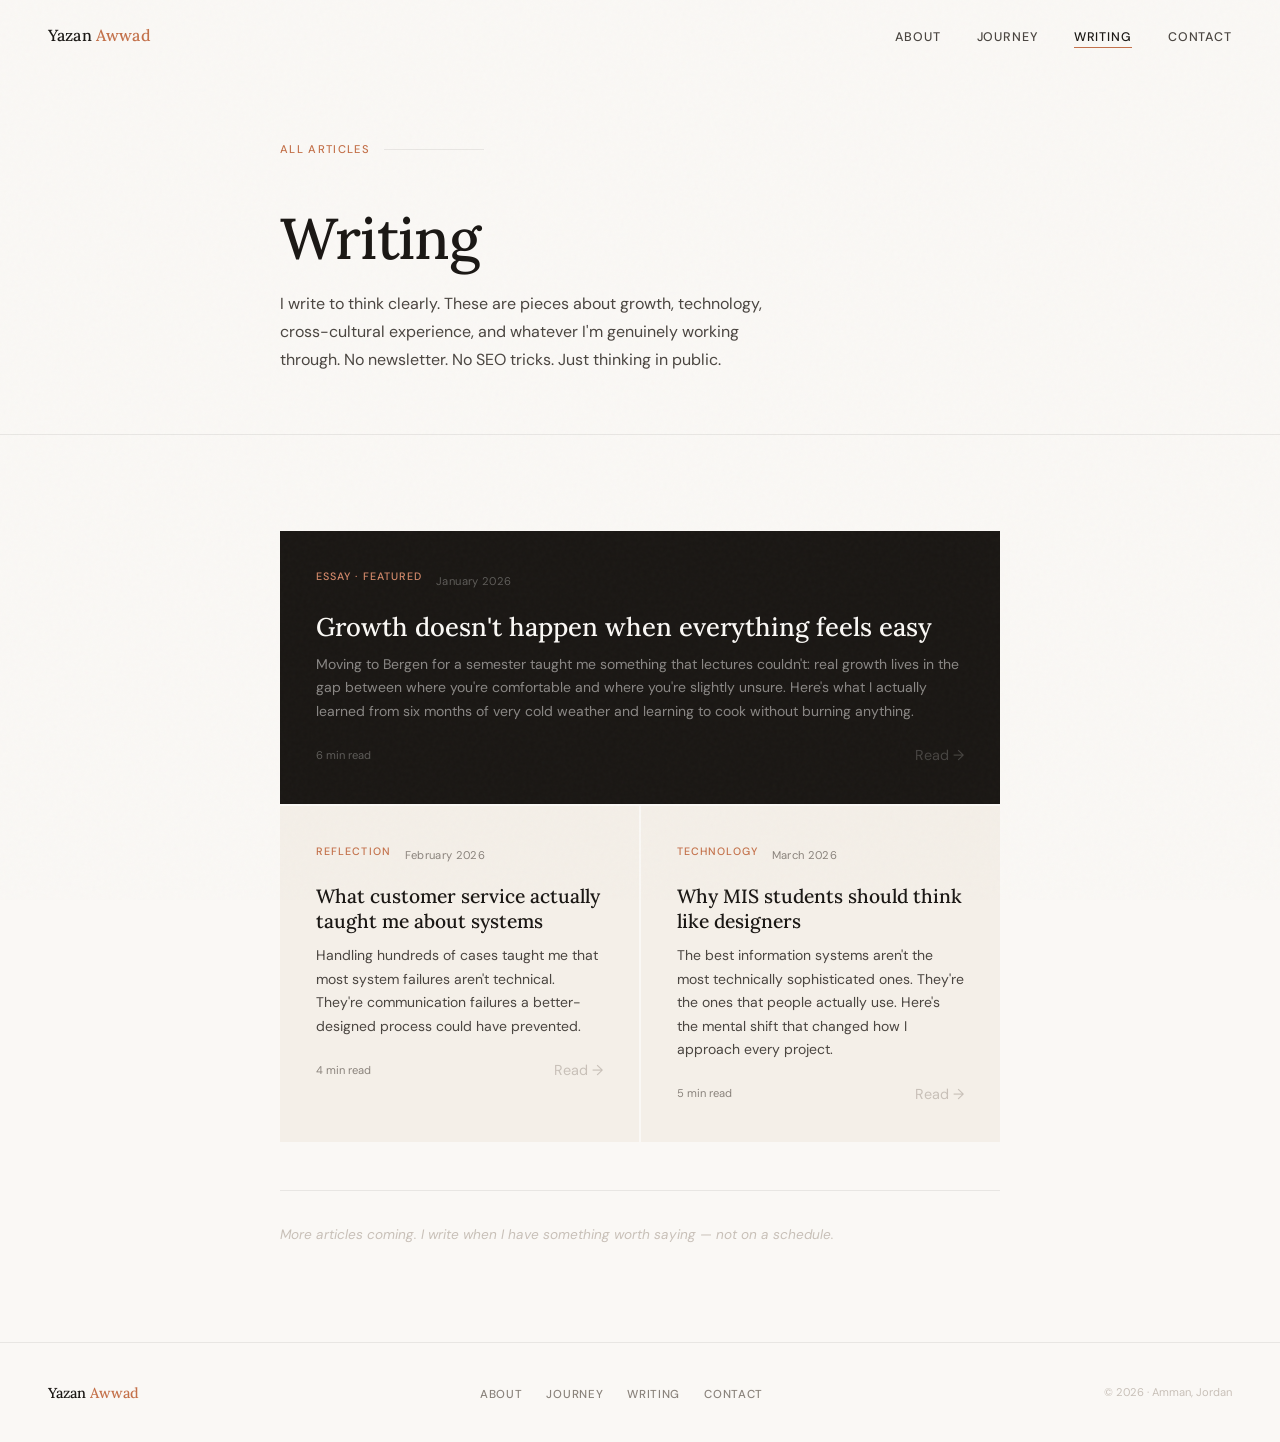
==== articles.html @ 22f9b60b "First version of my site" ====
<!DOCTYPE html>
<html lang="en">
<head>
<meta charset="UTF-8">
<meta name="viewport" content="width=device-width, initial-scale=1.0">
<title>Writing — Yazan Awwad</title>
<link rel="stylesheet" href="css/style.css">
<link href="https://fonts.googleapis.com/css2?family=Lora:ital,wght@0,400;0,500;0,600;1,400;1,500&family=DM+Sans:wght@300;400;500&display=swap" rel="stylesheet">
</head>
<body>

<nav id="nav">
  <a href="index.html" class="nav-name">Yazan <span>Awwad</span></a>
  <ul class="nav-links">
    <li><a href="index.html#about">About</a></li>
    <li><a href="index.html#journey">Journey</a></li>
    <li><a href="articles.html" class="nav-active">Writing</a></li>
    <li><a href="index.html#contact">Contact</a></li>
  </ul>
  <button class="nav-hamburger" id="hamburger" aria-label="Menu">
    <span></span><span></span><span></span>
  </button>
</nav>

<div class="page-header">
  <div class="section-inner">
    <div class="page-header-inner reveal">
      <div class="section-label">All articles</div>
      <h1 class="page-title">Writing</h1>
      <p class="page-subtitle">I write to think clearly. These are pieces about growth, technology, cross-cultural experience, and whatever I'm genuinely working through. No newsletter. No SEO tricks. Just thinking in public.</p>
    </div>
  </div>
</div>

<section class="section">
  <div class="section-inner">

    <!-- ── Featured ── -->
    <div class="articles-featured reveal">
      <a href="articles/norway-growth.html" class="article-card article-card-featured">
        <div class="article-card-meta">
          <span class="post-tag">Essay · Featured</span>
          <span class="article-date">January 2026</span>
        </div>
        <h2 class="article-card-title">Growth doesn't happen when everything feels easy</h2>
        <p class="article-card-excerpt">Moving to Bergen for a semester taught me something that lectures couldn't: real growth lives in the gap between where you're comfortable and where you're slightly unsure. Here's what I actually learned from six months of very cold weather and learning to cook without burning anything.</p>
        <div class="article-card-footer">
          <span class="article-read-time">6 min read</span>
          <span class="article-arrow">Read →</span>
        </div>
      </a>
    </div>

    <!-- ── All articles grid ── -->
    <div class="articles-grid reveal">

      <a href="articles/customer-service-systems.html" class="article-card">
        <div class="article-card-meta">
          <span class="post-tag">Reflection</span>
          <span class="article-date">February 2026</span>
        </div>
        <h2 class="article-card-title">What customer service actually taught me about systems</h2>
        <p class="article-card-excerpt">Handling hundreds of cases taught me that most system failures aren't technical. They're communication failures a better-designed process could have prevented.</p>
        <div class="article-card-footer">
          <span class="article-read-time">4 min read</span>
          <span class="article-arrow">Read →</span>
        </div>
      </a>

      <a href="articles/mis-design-thinking.html" class="article-card">
        <div class="article-card-meta">
          <span class="post-tag">Technology</span>
          <span class="article-date">March 2026</span>
        </div>
        <h2 class="article-card-title">Why MIS students should think like designers</h2>
        <p class="article-card-excerpt">The best information systems aren't the most technically sophisticated ones. They're the ones that people actually use. Here's the mental shift that changed how I approach every project.</p>
        <div class="article-card-footer">
          <span class="article-read-time">5 min read</span>
          <span class="article-arrow">Read →</span>
        </div>
      </a>

    </div>

    <!-- ── Write new note ── -->
    <div class="writing-note reveal">
      <p>More articles coming. I write when I have something worth saying — not on a schedule.</p>
    </div>

  </div>
</section>

<footer>
  <div class="footer-name">Yazan <span>Awwad</span></div>
  <ul class="footer-links">
    <li><a href="index.html#about">About</a></li>
    <li><a href="index.html#journey">Journey</a></li>
    <li><a href="articles.html">Writing</a></li>
    <li><a href="index.html#contact">Contact</a></li>
  </ul>
  <div class="footer-copy">© 2026 · Amman, Jordan</div>
</footer>

<script src="js/main.js"></script>
</body>
</html>
---- css/style.css ----
/* ─────────────────────────────────────────────────────
   YAZAN AWWAD — Main Stylesheet
   ───────────────────────────────────────────────────── */

/* ─── DESIGN TOKENS ──────────────────────────────────── */
:root {
  --ink:            #1A1714;
  --ink-mid:        #4A4540;
  --ink-soft:       #8A837C;
  --ink-faint:      #C8C0B8;
  --paper:          #FAF8F5;
  --paper-warm:     #F4EFE8;
  --paper-deep:     #EDE6DC;
  --terracotta:     #C4714A;
  --terracotta-lt:  #D4896A;
  --sage:           #7A9E8C;
  --line:           rgba(26,23,20,0.08);
  --font-serif:     'Lora', Georgia, serif;
  --font-sans:      'DM Sans', system-ui, sans-serif;
  --max:            720px;
  --wide:           1000px;
  --nav-h:          72px;
}

/* ─── RESET ──────────────────────────────────────────── */
*, *::before, *::after { box-sizing: border-box; margin: 0; padding: 0; }
html { scroll-behavior: smooth; }
body {
  font-family: var(--font-sans);
  background: var(--paper);
  color: var(--ink);
  line-height: 1.7;
  overflow-x: hidden;
}
a { color: inherit; text-decoration: none; }
img { max-width: 100%; display: block; }

/* ─── GRAIN ──────────────────────────────────────────── */
body::after {
  content: '';
  position: fixed; inset: 0;
  background-image: url("data:image/svg+xml,%3Csvg viewBox='0 0 256 256' xmlns='http://www.w3.org/2000/svg'%3E%3Cfilter id='noise'%3E%3CfeTurbulence type='fractalNoise' baseFrequency='0.9' numOctaves='4' stitchTiles='stitch'/%3E%3C/filter%3E%3Crect width='100%25' height='100%25' filter='url(%23noise)' opacity='1'/%3E%3C/svg%3E");
  opacity: 0.025;
  pointer-events: none;
  z-index: 1000;
}

/* ─── NAV ────────────────────────────────────────────── */
nav {
  position: fixed; top: 0; left: 0; right: 0;
  z-index: 500;
  padding: 0 48px;
  height: var(--nav-h);
  display: flex; align-items: center; justify-content: space-between;
  transition: background 0.4s, border-color 0.4s, box-shadow 0.4s;
}
nav.scrolled {
  background: rgba(250,248,245,0.94);
  backdrop-filter: blur(12px);
  border-bottom: 1px solid var(--line);
  box-shadow: 0 1px 20px rgba(26,23,20,0.04);
}
.nav-name {
  font-family: var(--font-serif);
  font-size: 1rem; font-weight: 500;
  color: var(--ink); letter-spacing: 0.01em;
}
.nav-name span { color: var(--terracotta); }
.nav-links {
  display: flex; gap: 36px; list-style: none;
}
.nav-links a {
  font-size: 0.78rem; font-weight: 500;
  letter-spacing: 0.07em; text-transform: uppercase;
  color: var(--ink-mid);
  position: relative; transition: color 0.2s;
}
.nav-links a::after {
  content: '';
  position: absolute; bottom: -3px; left: 0; right: 0;
  height: 1px; background: var(--terracotta);
  transform: scaleX(0); transform-origin: left;
  transition: transform 0.3s ease;
}
.nav-links a:hover,
.nav-links a.nav-active { color: var(--ink); }
.nav-links a:hover::after,
.nav-links a.nav-active::after { transform: scaleX(1); }

/* Hamburger (mobile) */
.nav-hamburger {
  display: none;
  flex-direction: column; gap: 5px;
  background: none; border: none; cursor: pointer; padding: 4px;
}
.nav-hamburger span {
  display: block; width: 22px; height: 1.5px;
  background: var(--ink); transition: all 0.25s;
}
.nav-hamburger.open span:nth-child(1) { transform: rotate(45deg) translate(4px, 4px); }
.nav-hamburger.open span:nth-child(2) { opacity: 0; }
.nav-hamburger.open span:nth-child(3) { transform: rotate(-45deg) translate(4px, -4px); }

/* Mobile menu */
.mobile-menu {
  display: none;
  position: fixed; top: var(--nav-h); left: 0; right: 0;
  background: rgba(250,248,245,0.97);
  backdrop-filter: blur(12px);
  padding: 24px 48px 32px;
  border-bottom: 1px solid var(--line);
  z-index: 499;
  flex-direction: column; gap: 20px;
}
.mobile-menu.open { display: flex; }
.mobile-menu a {
  font-size: 1.1rem; font-weight: 500;
  color: var(--ink-mid); transition: color 0.2s;
  font-family: var(--font-serif);
}
.mobile-menu a:hover { color: var(--terracotta); }

/* ─── HERO ───────────────────────────────────────────── */
#hero {
  min-height: 100vh;
  display: flex; flex-direction: column; justify-content: center;
  padding: 120px 48px 80px;
  position: relative; overflow: hidden;
}
.hero-bg-text {
  position: absolute; top: 50%; right: -40px;
  transform: translateY(-50%);
  font-family: var(--font-serif);
  font-size: clamp(100px, 17vw, 200px);
  font-weight: 600; font-style: italic;
  color: var(--paper-deep);
  line-height: 1; pointer-events: none;
  user-select: none; letter-spacing: -0.04em;
}
.hero-inner {
  max-width: var(--max); margin: 0 auto; width: 100%;
  position: relative; z-index: 2;
}
.hero-greeting {
  font-size: 0.78rem; font-weight: 500;
  letter-spacing: 0.1em; text-transform: uppercase;
  color: var(--terracotta); margin-bottom: 28px;
  display: flex; align-items: center; gap: 12px;
}
.hero-greeting::before {
  content: ''; display: block;
  width: 28px; height: 1px; background: var(--terracotta);
}
.hero-title {
  font-family: var(--font-serif);
  font-size: clamp(2.5rem, 5vw, 3.8rem);
  font-weight: 500; line-height: 1.18;
  letter-spacing: -0.02em; color: var(--ink);
  margin-bottom: 28px;
}
.hero-title em { font-style: italic; color: var(--terracotta); }
.hero-desc {
  font-size: 1rem; color: var(--ink-mid);
  line-height: 1.78; max-width: 500px; margin-bottom: 48px;
}
.hero-actions {
  display: flex; align-items: center; gap: 32px; flex-wrap: wrap;
}
.btn-main {
  display: inline-flex; align-items: center; gap: 10px;
  background: var(--ink); color: var(--paper);
  font-size: 0.82rem; font-weight: 500;
  letter-spacing: 0.04em; padding: 13px 26px;
  border-radius: 2px; border: none; cursor: pointer;
  transition: background 0.25s, transform 0.25s;
}
.btn-main:hover { background: var(--terracotta); transform: translateY(-2px); }
.btn-main svg { transition: transform 0.25s; }
.btn-main:hover svg { transform: translateX(4px); }
.btn-outline {
  display: inline-flex; align-items: center;
  font-size: 0.82rem; font-weight: 500;
  letter-spacing: 0.04em; padding: 12px 24px;
  border: 1px solid var(--ink-faint); border-radius: 2px;
  color: var(--ink-mid); transition: all 0.2s;
}
.btn-outline:hover {
  border-color: var(--terracotta); color: var(--terracotta);
}
.hero-scroll {
  font-size: 0.72rem; color: var(--ink-soft);
  letter-spacing: 0.07em; text-transform: uppercase;
  display: flex; align-items: center; gap: 10px;
}
.hero-scroll::after {
  content: ''; display: block;
  width: 1px; height: 28px; background: var(--ink-faint);
  animation: scrollPulse 1.8s ease-in-out infinite;
}
@keyframes scrollPulse {
  0%   { transform: scaleY(0); transform-origin: top; opacity: 0; }
  40%  { transform: scaleY(1); transform-origin: top; opacity: 1; }
  60%  { transform: scaleY(1); transform-origin: bottom; opacity: 1; }
  100% { transform: scaleY(0); transform-origin: bottom; opacity: 0; }
}

/* ─── SECTION BASE ───────────────────────────────────── */
.section { padding: 96px 48px; }
.section-alt { background: var(--paper-warm); }
.section-inner { max-width: var(--max); margin: 0 auto; }
.section-wide  { max-width: var(--wide); margin: 0 auto; }
.section-label {
  font-size: 0.7rem; font-weight: 500;
  letter-spacing: 0.12em; text-transform: uppercase;
  color: var(--terracotta); margin-bottom: 48px;
  display: flex; align-items: center; gap: 14px;
}
.section-label::after {
  content: ''; flex: 1; height: 1px;
  background: var(--line); max-width: 100px;
}

/* ─── ABOUT ──────────────────────────────────────────── */
.about-grid {
  display: grid; grid-template-columns: 1fr 1.6fr;
  gap: 64px; align-items: start;
}
.about-photo-wrap { position: relative; }
.about-photo {
  width: 100%; aspect-ratio: 4/5;
  background: var(--paper-deep); border-radius: 2px;
  overflow: hidden; position: relative;
}
.about-photo img {
  width: 100%; height: 100%; object-fit: cover;
}
.about-photo-placeholder {
  position: absolute; inset: 0;
  display: flex; flex-direction: column;
  align-items: center; justify-content: center; gap: 8px;
}
.photo-initials {
  font-family: var(--font-serif);
  font-size: 3.5rem; font-weight: 500;
  color: var(--terracotta); opacity: 0.4;
}
.photo-hint {
  font-size: 0.68rem; color: var(--ink-faint);
  text-align: center; letter-spacing: 0.06em;
  text-transform: uppercase; line-height: 1.5;
}
.about-photo-tag {
  position: absolute; bottom: -14px; right: -14px;
  background: var(--terracotta); color: var(--paper);
  font-size: 0.72rem; font-weight: 500;
  letter-spacing: 0.04em; padding: 7px 13px; border-radius: 2px;
}
.about-content h2 {
  font-family: var(--font-serif);
  font-size: clamp(1.7rem, 2.8vw, 2.2rem);
  font-weight: 500; line-height: 1.25;
  letter-spacing: -0.02em; margin-bottom: 24px;
}
.about-content h2 em { font-style: italic; color: var(--terracotta); }
.about-body {
  font-size: 0.95rem; color: var(--ink-mid);
  line-height: 1.8; margin-bottom: 18px;
}
.about-chips {
  display: flex; flex-wrap: wrap; gap: 8px; margin-top: 28px;
}
.chip {
  font-size: 0.72rem; font-weight: 500; letter-spacing: 0.03em;
  padding: 5px 13px; border: 1px solid var(--ink-faint);
  border-radius: 100px; color: var(--ink-mid); transition: all 0.2s;
}
.chip:hover { border-color: var(--terracotta); color: var(--terracotta); }

/* ─── TIMELINE ───────────────────────────────────────── */
.timeline { position: relative; padding-left: 28px; }
.timeline::before {
  content: ''; position: absolute; top: 8px; bottom: 8px; left: 0;
  width: 1px; background: var(--line);
}
.tl-entry {
  position: relative; padding: 0 0 52px 40px;
  opacity: 0; transform: translateX(-14px);
  transition: opacity 0.6s ease, transform 0.6s ease;
}
.tl-entry.visible { opacity: 1; transform: translateX(0); }
.tl-entry:last-child { padding-bottom: 0; }
.tl-dot {
  position: absolute; left: -5px; top: 8px;
  width: 10px; height: 10px; border-radius: 50%;
  background: var(--paper-warm); border: 2px solid var(--ink-faint);
  transition: all 0.3s;
}
.tl-entry:hover .tl-dot {
  border-color: var(--terracotta); background: var(--terracotta);
  transform: scale(1.3);
}
.tl-when {
  font-size: 0.7rem; font-weight: 500; letter-spacing: 0.08em;
  text-transform: uppercase; color: var(--ink-soft); margin-bottom: 7px;
}
.tl-title {
  font-family: var(--font-serif);
  font-size: 1.2rem; font-weight: 500;
  line-height: 1.3; margin-bottom: 6px; color: var(--ink);
}
.tl-subtitle {
  font-size: 0.8rem; color: var(--terracotta);
  font-weight: 500; margin-bottom: 10px; letter-spacing: 0.02em;
}
.tl-body {
  font-size: 0.9rem; color: var(--ink-mid);
  line-height: 1.77; max-width: 520px;
}
.tl-tag {
  display: inline-block; margin-top: 12px;
  font-size: 0.68rem; font-weight: 500;
  letter-spacing: 0.08em; text-transform: uppercase;
  padding: 4px 10px; background: var(--paper-deep);
  border-radius: 100px; color: var(--ink-soft);
}

/* ─── WRITING PREVIEW ────────────────────────────────── */
.writing-intro {
  font-size: 0.975rem; color: var(--ink-mid);
  line-height: 1.78; max-width: 500px; margin-bottom: 48px;
}
.writing-intro strong { color: var(--ink); font-weight: 500; }
.posts-preview { display: flex; flex-direction: column; gap: 2px; }
.post-preview-card {
  display: flex; align-items: flex-start;
  justify-content: space-between; gap: 20px;
  padding: 28px 32px;
  background: var(--paper-warm);
  transition: background 0.2s;
  text-decoration: none;
}
.post-preview-card:hover { background: var(--paper-deep); }
.post-preview-card.post-featured {
  background: var(--ink); padding: 36px;
  flex-direction: column; gap: 16px;
}
.post-preview-card.post-featured:hover { background: #2A2420; }
.post-preview-card.post-featured .post-tag { color: var(--terracotta-lt); }
.post-preview-card.post-featured .post-title {
  font-size: 1.35rem; color: var(--paper);
}
.post-preview-card.post-featured .post-excerpt { color: rgba(250,248,245,0.5); }
.post-preview-card.post-featured .post-meta { color: rgba(250,248,245,0.3); }
.post-preview-card.post-featured .post-preview-arrow { color: rgba(250,248,245,0.2); }
.post-preview-card.post-featured:hover .post-preview-arrow { color: var(--terracotta-lt); }
.post-preview-content { flex: 1; }
.post-tag {
  font-size: 0.67rem; font-weight: 500;
  letter-spacing: 0.1em; text-transform: uppercase;
  color: var(--terracotta); margin-bottom: 10px;
}
.post-title {
  font-family: var(--font-serif);
  font-size: 1.05rem; font-weight: 500;
  line-height: 1.35; color: var(--ink); margin-bottom: 8px;
}
.post-excerpt {
  font-size: 0.875rem; color: var(--ink-mid); line-height: 1.65;
}
.post-meta {
  margin-top: 14px; font-size: 0.7rem;
  color: var(--ink-soft); letter-spacing: 0.03em;
}
.post-preview-arrow {
  font-size: 1.1rem; color: var(--ink-faint);
  flex-shrink: 0; align-self: center;
  transition: all 0.2s;
}
.post-preview-card:hover .post-preview-arrow {
  color: var(--terracotta); transform: translate(4px, -3px);
}
.all-articles-wrap {
  margin-top: 28px; display: flex; justify-content: flex-start;
}

/* ─── CONTACT ────────────────────────────────────────── */
.contact-grid {
  display: grid; grid-template-columns: 1fr 1.4fr;
  gap: 72px; align-items: start;
}
.contact-left h2 {
  font-family: var(--font-serif);
  font-size: clamp(1.7rem, 2.8vw, 2.2rem);
  font-weight: 500; line-height: 1.2;
  letter-spacing: -0.02em; margin-bottom: 18px;
}
.contact-left h2 em { font-style: italic; color: var(--terracotta); }
.contact-left p {
  font-size: 0.95rem; color: var(--ink-mid);
  line-height: 1.78; margin-bottom: 32px;
}
.contact-detail { display: flex; flex-direction: column; gap: 16px; }
.contact-item { display: flex; align-items: flex-start; gap: 14px; }
.contact-icon {
  width: 34px; height: 34px; flex-shrink: 0;
  border: 1px solid var(--ink-faint); border-radius: 50%;
  display: flex; align-items: center; justify-content: center;
  font-size: 0.8rem;
}
.contact-item-text { font-size: 0.875rem; color: var(--ink-mid); line-height: 1.5; }
.contact-item-text strong {
  color: var(--ink); display: block;
  font-size: 0.7rem; letter-spacing: 0.05em;
  text-transform: uppercase; margin-bottom: 2px;
}
.form-group { margin-bottom: 20px; }
label {
  display: block; font-size: 0.7rem; font-weight: 500;
  letter-spacing: 0.08em; text-transform: uppercase;
  color: var(--ink-soft); margin-bottom: 7px;
}
input, textarea, select {
  width: 100%; font-family: var(--font-sans);
  font-size: 0.925rem; color: var(--ink);
  background: var(--paper); border: 1px solid var(--line);
  border-radius: 2px; padding: 13px 15px; outline: none;
  transition: border-color 0.2s; -webkit-appearance: none;
}
input:focus, textarea:focus, select:focus {
  border-color: var(--ink-mid);
}
textarea { height: 120px; resize: none; }
.form-row { display: grid; grid-template-columns: 1fr 1fr; gap: 14px; }
.btn-submit {
  width: 100%; background: var(--ink); color: var(--paper);
  font-family: var(--font-sans); font-size: 0.82rem; font-weight: 500;
  letter-spacing: 0.06em; text-transform: uppercase;
  padding: 15px; border: none; border-radius: 2px;
  cursor: pointer; transition: background 0.25s;
}
.btn-submit:hover { background: var(--terracotta); }
.form-note {
  text-align: center; margin-top: 12px;
  font-size: 0.7rem; color: var(--ink-faint);
}

/* ─── FOOTER ─────────────────────────────────────────── */
footer {
  padding: 36px 48px;
  border-top: 1px solid var(--line);
  display: flex; align-items: center; justify-content: space-between;
  flex-wrap: wrap; gap: 16px;
}
.footer-name {
  font-family: var(--font-serif);
  font-size: 0.9rem; font-weight: 500; color: var(--ink);
}
.footer-name span { color: var(--terracotta); }
.footer-links { display: flex; gap: 24px; list-style: none; }
.footer-links a {
  font-size: 0.72rem; font-weight: 500;
  letter-spacing: 0.06em; text-transform: uppercase;
  color: var(--ink-soft); transition: color 0.2s;
}
.footer-links a:hover { color: var(--terracotta); }
.footer-copy { font-size: 0.7rem; color: var(--ink-faint); }

/* ─── PAGE HEADER (articles.html) ───────────────────── */
.page-header {
  padding: 140px 48px 60px;
  border-bottom: 1px solid var(--line);
}
.page-header-inner { max-width: var(--max); margin: 0 auto; }
.page-title {
  font-family: var(--font-serif);
  font-size: clamp(2.4rem, 5vw, 3.6rem);
  font-weight: 500; line-height: 1.1;
  letter-spacing: -0.02em; margin-bottom: 20px;
}
.page-subtitle {
  font-size: 1rem; color: var(--ink-mid);
  line-height: 1.75; max-width: 500px;
}

/* ─── ARTICLES LIST ──────────────────────────────────── */
.articles-featured { margin-bottom: 2px; }
.article-card {
  display: block; padding: 36px;
  background: var(--paper-warm);
  transition: background 0.2s; text-decoration: none;
}
.article-card:hover { background: var(--paper-deep); }
.article-card-featured {
  display: grid; grid-template-columns: 1fr;
  background: var(--ink);
}
.article-card-featured:hover { background: #2A2420; }
.article-card-featured .post-tag { color: var(--terracotta-lt); }
.article-card-featured .article-card-title { color: var(--paper); font-size: 1.6rem; }
.article-card-featured .article-card-excerpt { color: rgba(250,248,245,0.5); }
.article-card-featured .article-date,
.article-card-featured .article-read-time { color: rgba(250,248,245,0.3); }
.article-card-featured .article-arrow { color: rgba(250,248,245,0.2); }
.article-card-featured:hover .article-arrow { color: var(--terracotta-lt); }
.article-card-meta {
  display: flex; align-items: center; gap: 14px; margin-bottom: 14px;
}
.article-date { font-size: 0.7rem; color: var(--ink-soft); letter-spacing: 0.03em; }
.article-card-title {
  font-family: var(--font-serif);
  font-size: 1.2rem; font-weight: 500;
  line-height: 1.3; color: var(--ink); margin-bottom: 10px;
}
.article-card-excerpt {
  font-size: 0.875rem; color: var(--ink-mid); line-height: 1.68;
}
.article-card-footer {
  margin-top: 20px; display: flex;
  align-items: center; justify-content: space-between;
}
.article-read-time { font-size: 0.7rem; color: var(--ink-soft); }
.article-arrow {
  font-size: 0.9rem; color: var(--ink-faint); transition: all 0.2s;
}
.article-card:hover .article-arrow {
  color: var(--terracotta); transform: translate(4px, -3px);
}
.articles-grid {
  display: grid; grid-template-columns: 1fr 1fr;
  gap: 2px; margin-top: 2px;
}
.writing-note {
  margin-top: 48px; padding-top: 32px;
  border-top: 1px solid var(--line);
  font-size: 0.85rem; color: var(--ink-faint);
  font-style: italic;
}

/* ─── REVEAL ANIMATIONS ──────────────────────────────── */
.reveal {
  opacity: 0; transform: translateY(18px);
  transition: opacity 0.65s ease, transform 0.65s ease;
}
.reveal.visible { opacity: 1; transform: translateY(0); }
.reveal-delay-1 { transition-delay: 0.1s; }
.reveal-delay-2 { transition-delay: 0.2s; }
.reveal-delay-3 { transition-delay: 0.3s; }
.reveal-delay-4 { transition-delay: 0.4s; }

/* ─── RESPONSIVE ─────────────────────────────────────── */
@media (max-width: 768px) {
  nav { padding: 0 24px; }
  .nav-links { display: none; }
  .nav-hamburger { display: flex; }

  #hero { padding: 100px 24px 60px; }
  .hero-bg-text { display: none; }
  .section { padding: 72px 24px; }
  .page-header { padding: 110px 24px 48px; }

  .about-grid { grid-template-columns: 1fr; gap: 40px; }
  .about-photo { max-width: 220px; }

  .contact-grid { grid-template-columns: 1fr; gap: 48px; }
  .form-row { grid-template-columns: 1fr; }

  .articles-grid { grid-template-columns: 1fr; }

  footer { flex-direction: column; align-items: flex-start; padding: 28px 24px; }
  .footer-links { flex-wrap: wrap; }
}
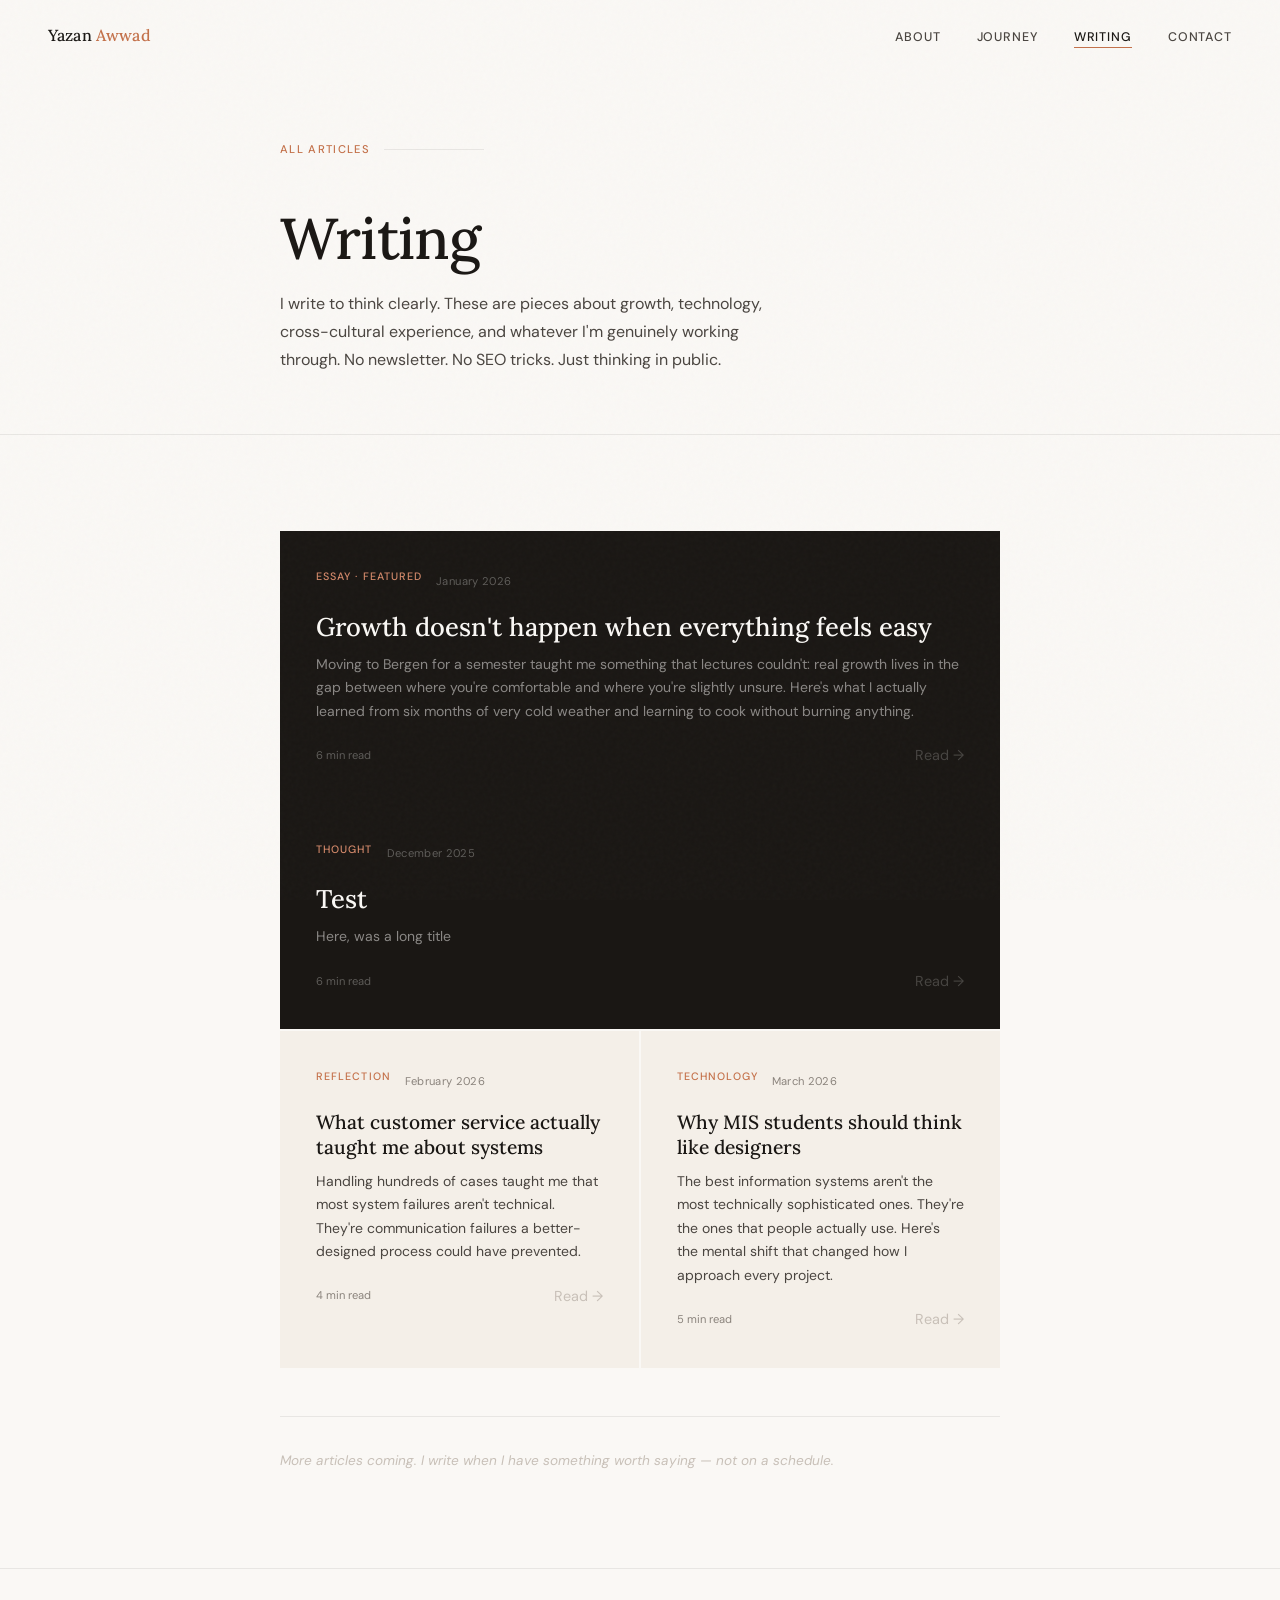
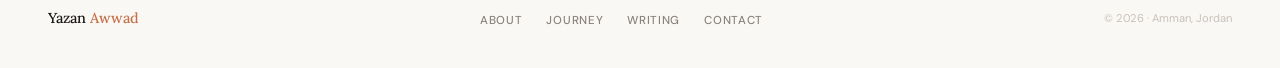
==== commit 15d00273: "Added new article" ====
--- a/articles.html
+++ b/articles.html
@@ -1,106 +1,129 @@
 <!DOCTYPE html>
 <html lang="en">
+
 <head>
-<meta charset="UTF-8">
-<meta name="viewport" content="width=device-width, initial-scale=1.0">
-<title>Writing — Yazan Awwad</title>
-<link rel="stylesheet" href="css/style.css">
-<link href="https://fonts.googleapis.com/css2?family=Lora:ital,wght@0,400;0,500;0,600;1,400;1,500&family=DM+Sans:wght@300;400;500&display=swap" rel="stylesheet">
+  <meta charset="UTF-8">
+  <meta name="viewport" content="width=device-width, initial-scale=1.0">
+  <title>Writing — Yazan Awwad</title>
+  <link rel="stylesheet" href="css/style.css">
+  <link
+    href="https://fonts.googleapis.com/css2?family=Lora:ital,wght@0,400;0,500;0,600;1,400;1,500&family=DM+Sans:wght@300;400;500&display=swap"
+    rel="stylesheet">
 </head>
+
 <body>
 
-<nav id="nav">
-  <a href="index.html" class="nav-name">Yazan <span>Awwad</span></a>
-  <ul class="nav-links">
-    <li><a href="index.html#about">About</a></li>
-    <li><a href="index.html#journey">Journey</a></li>
-    <li><a href="articles.html" class="nav-active">Writing</a></li>
-    <li><a href="index.html#contact">Contact</a></li>
-  </ul>
-  <button class="nav-hamburger" id="hamburger" aria-label="Menu">
-    <span></span><span></span><span></span>
-  </button>
-</nav>
+  <nav id="nav">
+    <a href="index.html" class="nav-name">Yazan <span>Awwad</span></a>
+    <ul class="nav-links">
+      <li><a href="index.html#about">About</a></li>
+      <li><a href="index.html#journey">Journey</a></li>
+      <li><a href="articles.html" class="nav-active">Writing</a></li>
+      <li><a href="index.html#contact">Contact</a></li>
+    </ul>
+    <button class="nav-hamburger" id="hamburger" aria-label="Menu">
+      <span></span><span></span><span></span>
+    </button>
+  </nav>
 
-<div class="page-header">
-  <div class="section-inner">
-    <div class="page-header-inner reveal">
-      <div class="section-label">All articles</div>
-      <h1 class="page-title">Writing</h1>
-      <p class="page-subtitle">I write to think clearly. These are pieces about growth, technology, cross-cultural experience, and whatever I'm genuinely working through. No newsletter. No SEO tricks. Just thinking in public.</p>
+  <div class="page-header">
+    <div class="section-inner">
+      <div class="page-header-inner reveal">
+        <div class="section-label">All articles</div>
+        <h1 class="page-title">Writing</h1>
+        <p class="page-subtitle">I write to think clearly. These are pieces about growth, technology, cross-cultural
+          experience, and whatever I'm genuinely working through. No newsletter. No SEO tricks. Just thinking in public.
+        </p>
+      </div>
     </div>
   </div>
-</div>
 
-<section class="section">
-  <div class="section-inner">
+  <section class="section">
+    <div class="section-inner">
 
-    <!-- ── Featured ── -->
-    <div class="articles-featured reveal">
-      <a href="articles/norway-growth.html" class="article-card article-card-featured">
-        <div class="article-card-meta">
-          <span class="post-tag">Essay · Featured</span>
-          <span class="article-date">January 2026</span>
-        </div>
-        <h2 class="article-card-title">Growth doesn't happen when everything feels easy</h2>
-        <p class="article-card-excerpt">Moving to Bergen for a semester taught me something that lectures couldn't: real growth lives in the gap between where you're comfortable and where you're slightly unsure. Here's what I actually learned from six months of very cold weather and learning to cook without burning anything.</p>
-        <div class="article-card-footer">
-          <span class="article-read-time">6 min read</span>
-          <span class="article-arrow">Read →</span>
-        </div>
-      </a>
-    </div>
+      <!-- ── Featured ── -->
+      <div class="articles-featured reveal">
+        <a href="articles/norway-growth.html" class="article-card article-card-featured">
+          <div class="article-card-meta">
+            <span class="post-tag">Essay · Featured</span>
+            <span class="article-date">January 2026</span>
+          </div>
+          <h2 class="article-card-title">Growth doesn't happen when everything feels easy</h2>
+          <p class="article-card-excerpt">Moving to Bergen for a semester taught me something that lectures couldn't:
+            real growth lives in the gap between where you're comfortable and where you're slightly unsure. Here's what
+            I actually learned from six months of very cold weather and learning to cook without burning anything.</p>
+          <div class="article-card-footer">
+            <span class="article-read-time">6 min read</span>
+            <span class="article-arrow">Read →</span>
+          </div>
+        </a> <a href="articles/my_new_article.html" class="article-card article-card-featured">
+          <div class="article-card-meta">
+            <span class="post-tag">Thought</span>
+            <span class="article-date">December 2025</span>
+          </div>
+          <h2 class="article-card-title">Test </h2>
+          <p class="article-card-excerpt">Here, was a long title</p>
+          <div class="article-card-footer">
+            <span class="article-read-time">6 min read</span>
+            <span class="article-arrow">Read →</span>
+          </div>
+        </a>
+      </div>
 
-    <!-- ── All articles grid ── -->
-    <div class="articles-grid reveal">
+      <!-- ── All articles grid ── -->
+      <div class="articles-grid reveal">
 
-      <a href="articles/customer-service-systems.html" class="article-card">
-        <div class="article-card-meta">
-          <span class="post-tag">Reflection</span>
-          <span class="article-date">February 2026</span>
-        </div>
-        <h2 class="article-card-title">What customer service actually taught me about systems</h2>
-        <p class="article-card-excerpt">Handling hundreds of cases taught me that most system failures aren't technical. They're communication failures a better-designed process could have prevented.</p>
-        <div class="article-card-footer">
-          <span class="article-read-time">4 min read</span>
-          <span class="article-arrow">Read →</span>
-        </div>
-      </a>
+        <a href="articles/customer-service-systems.html" class="article-card">
+          <div class="article-card-meta">
+            <span class="post-tag">Reflection</span>
+            <span class="article-date">February 2026</span>
+          </div>
+          <h2 class="article-card-title">What customer service actually taught me about systems</h2>
+          <p class="article-card-excerpt">Handling hundreds of cases taught me that most system failures aren't
+            technical. They're communication failures a better-designed process could have prevented.</p>
+          <div class="article-card-footer">
+            <span class="article-read-time">4 min read</span>
+            <span class="article-arrow">Read →</span>
+          </div>
+        </a>
 
-      <a href="articles/mis-design-thinking.html" class="article-card">
-        <div class="article-card-meta">
-          <span class="post-tag">Technology</span>
-          <span class="article-date">March 2026</span>
-        </div>
-        <h2 class="article-card-title">Why MIS students should think like designers</h2>
-        <p class="article-card-excerpt">The best information systems aren't the most technically sophisticated ones. They're the ones that people actually use. Here's the mental shift that changed how I approach every project.</p>
-        <div class="article-card-footer">
-          <span class="article-read-time">5 min read</span>
-          <span class="article-arrow">Read →</span>
-        </div>
-      </a>
+        <a href="articles/mis-design-thinking.html" class="article-card">
+          <div class="article-card-meta">
+            <span class="post-tag">Technology</span>
+            <span class="article-date">March 2026</span>
+          </div>
+          <h2 class="article-card-title">Why MIS students should think like designers</h2>
+          <p class="article-card-excerpt">The best information systems aren't the most technically sophisticated ones.
+            They're the ones that people actually use. Here's the mental shift that changed how I approach every
+            project.</p>
+          <div class="article-card-footer">
+            <span class="article-read-time">5 min read</span>
+            <span class="article-arrow">Read →</span>
+          </div>
+        </a>
+
+      </div>
+
+      <!-- ── Write new note ── -->
+      <div class="writing-note reveal">
+        <p>More articles coming. I write when I have something worth saying — not on a schedule.</p>
+      </div>
 
     </div>
+  </section>
 
-    <!-- ── Write new note ── -->
-    <div class="writing-note reveal">
-      <p>More articles coming. I write when I have something worth saying — not on a schedule.</p>
-    </div>
+  <footer>
+    <div class="footer-name">Yazan <span>Awwad</span></div>
+    <ul class="footer-links">
+      <li><a href="index.html#about">About</a></li>
+      <li><a href="index.html#journey">Journey</a></li>
+      <li><a href="articles.html">Writing</a></li>
+      <li><a href="index.html#contact">Contact</a></li>
+    </ul>
+    <div class="footer-copy">© 2026 · Amman, Jordan</div>
+  </footer>
 
-  </div>
-</section>
+  <script src="js/main.js"></script>
+</body>
 
-<footer>
-  <div class="footer-name">Yazan <span>Awwad</span></div>
-  <ul class="footer-links">
-    <li><a href="index.html#about">About</a></li>
-    <li><a href="index.html#journey">Journey</a></li>
-    <li><a href="articles.html">Writing</a></li>
-    <li><a href="index.html#contact">Contact</a></li>
-  </ul>
-  <div class="footer-copy">© 2026 · Amman, Jordan</div>
-</footer>
-
-<script src="js/main.js"></script>
-</body>
-</html>
+</html>
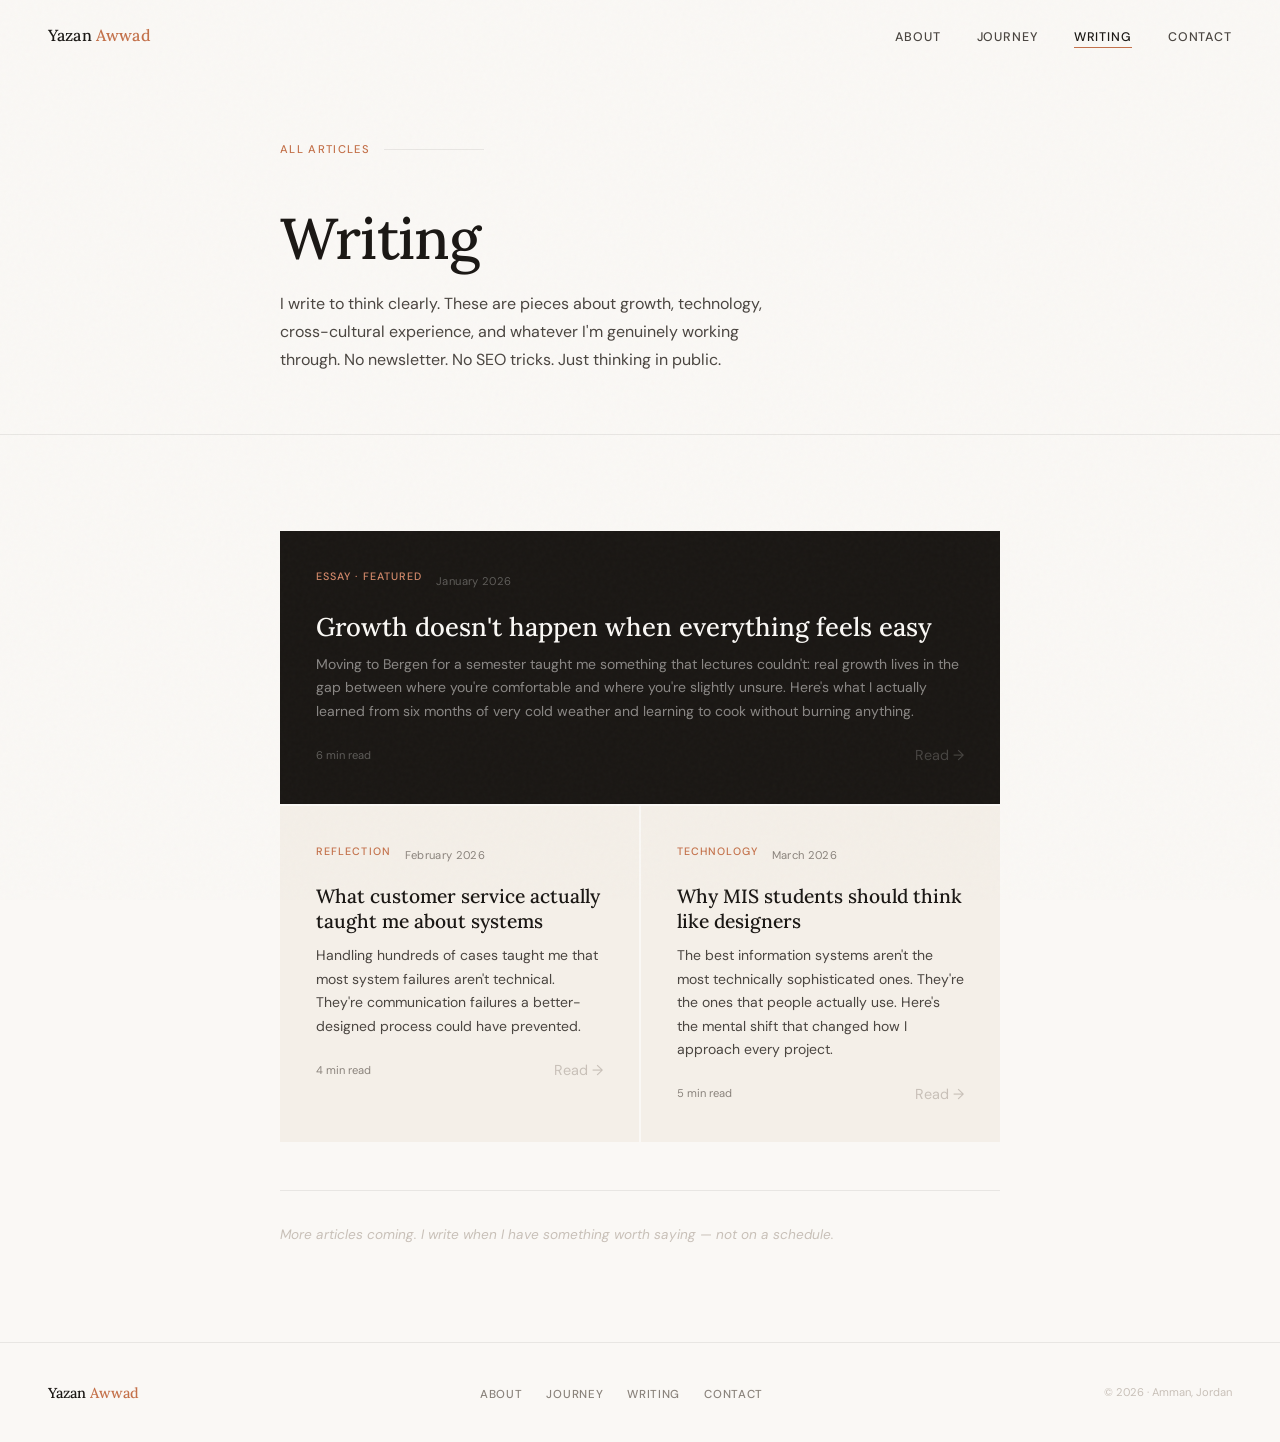
==== commit 91900af9: "Deleted article" ====
--- a/articles.html
+++ b/articles.html
@@ -52,17 +52,6 @@
           <p class="article-card-excerpt">Moving to Bergen for a semester taught me something that lectures couldn't:
             real growth lives in the gap between where you're comfortable and where you're slightly unsure. Here's what
             I actually learned from six months of very cold weather and learning to cook without burning anything.</p>
-          <div class="article-card-footer">
-            <span class="article-read-time">6 min read</span>
-            <span class="article-arrow">Read →</span>
-          </div>
-        </a> <a href="articles/my_new_article.html" class="article-card article-card-featured">
-          <div class="article-card-meta">
-            <span class="post-tag">Thought</span>
-            <span class="article-date">December 2025</span>
-          </div>
-          <h2 class="article-card-title">Test </h2>
-          <p class="article-card-excerpt">Here, was a long title</p>
           <div class="article-card-footer">
             <span class="article-read-time">6 min read</span>
             <span class="article-arrow">Read →</span>
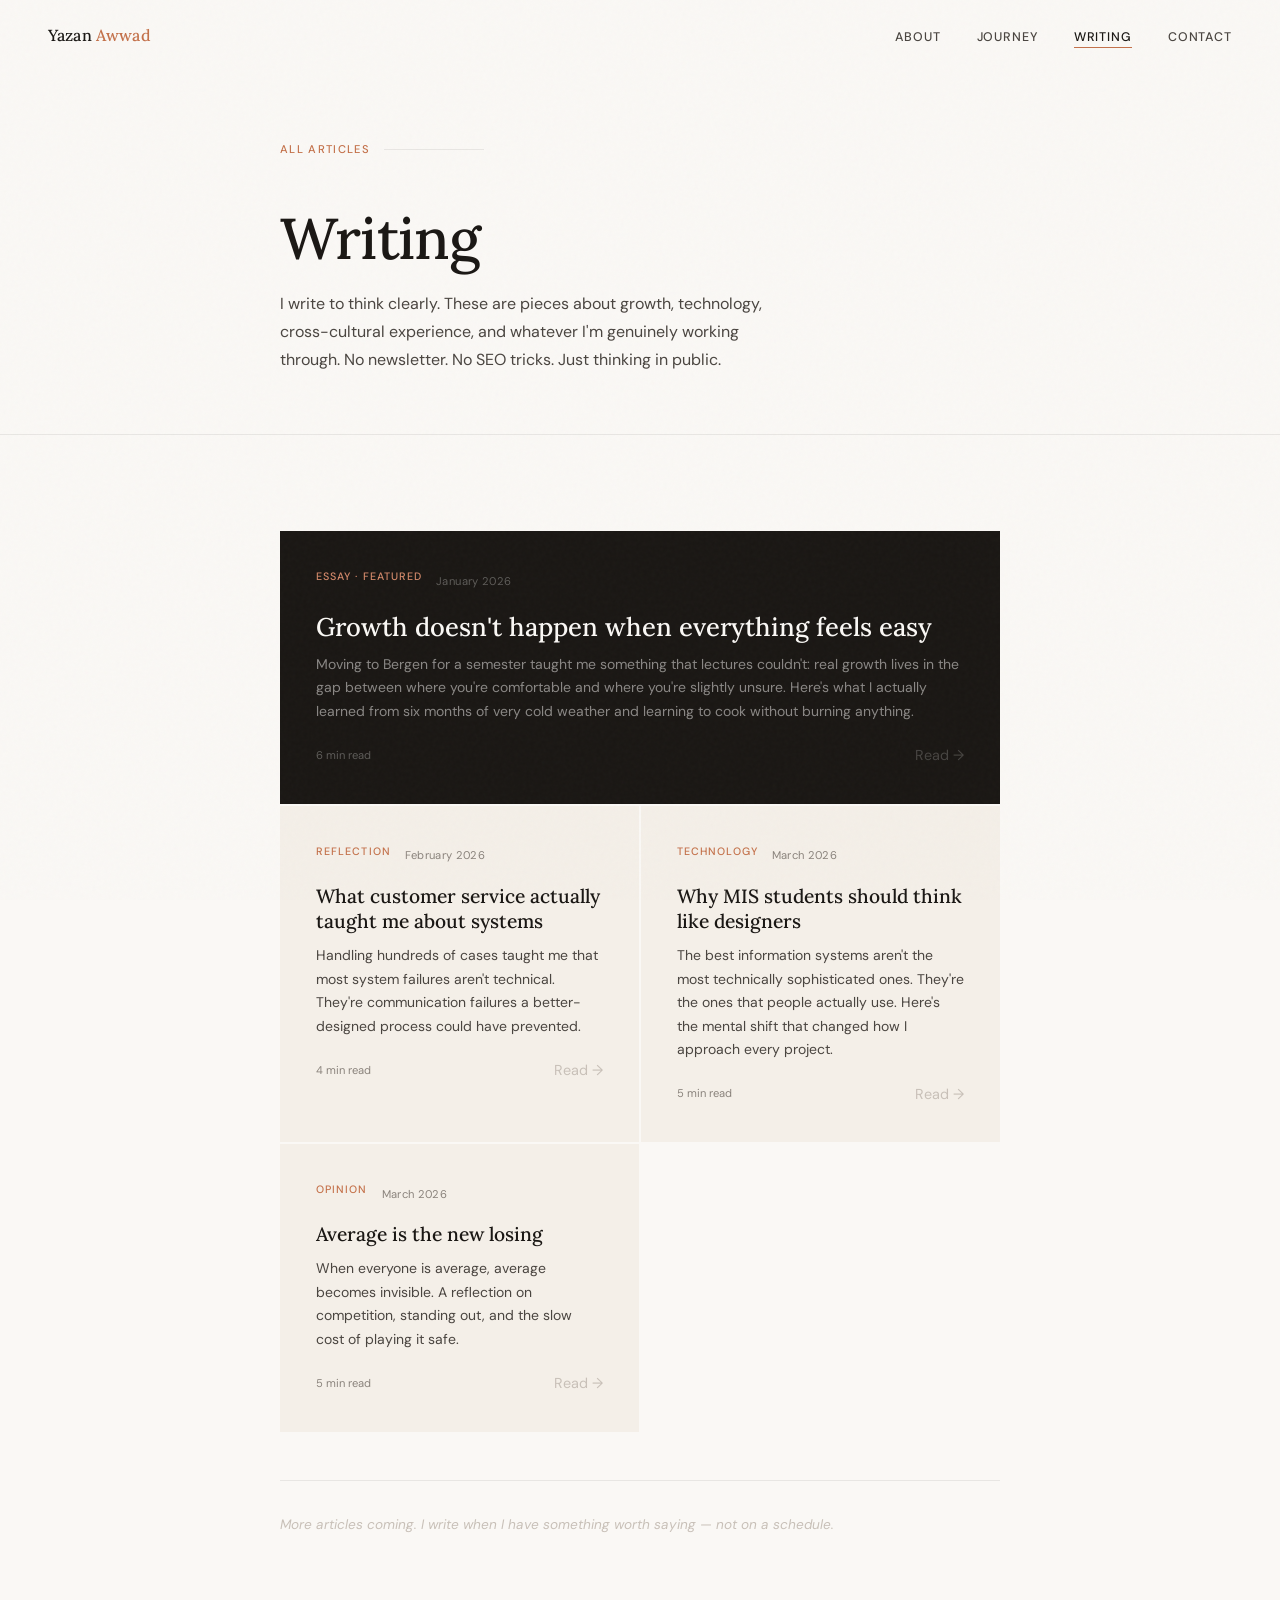
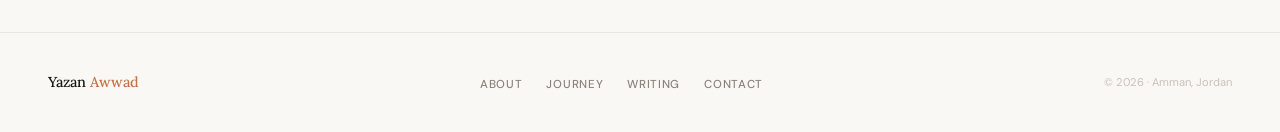
==== commit 42b7ad51: "Added article: Average is the new losing" ====
--- a/articles.html
+++ b/articles.html
@@ -90,7 +90,19 @@
             <span class="article-arrow">Read →</span>
           </div>
         </a>
-
+        <a href="articles/average-is-losing.html" class="article-card">
+          <div class="article-card-meta">
+            <span class="post-tag">Opinion</span>
+            <span class="article-date">March 2026</span>
+          </div>
+          <h2 class="article-card-title">Average is the new losing</h2>
+          <p class="article-card-excerpt">When everyone is average, average becomes invisible. A reflection on
+            competition, standing out, and the slow cost of playing it safe.</p>
+          <div class="article-card-footer">
+            <span class="article-read-time">5 min read</span>
+            <span class="article-arrow">Read →</span>
+          </div>
+        </a>
       </div>
 
       <!-- ── Write new note ── -->
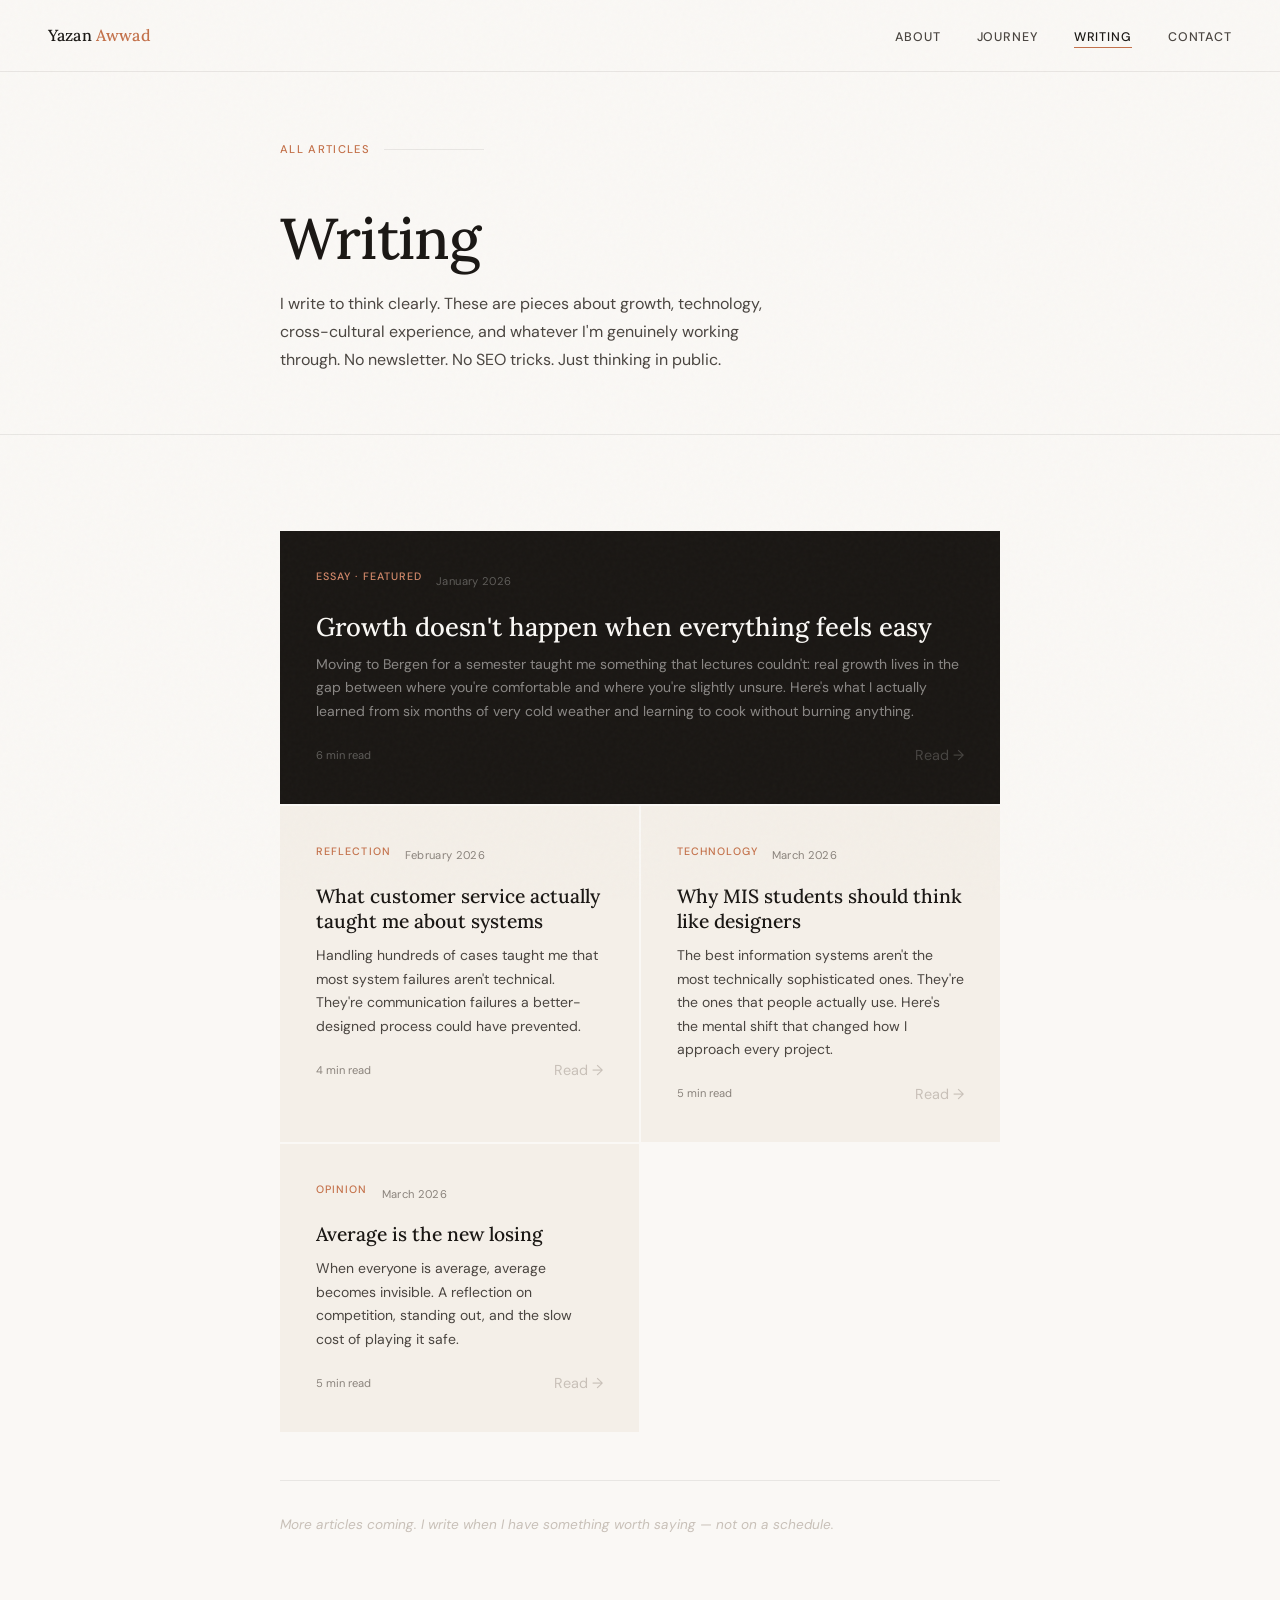
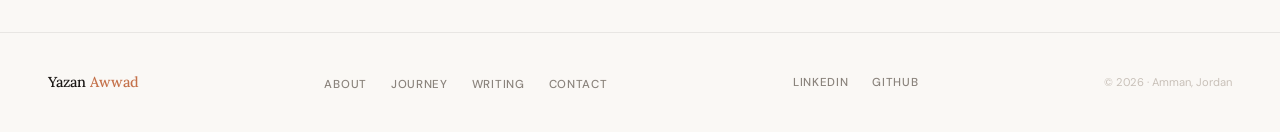
==== commit 8157e767: "Added LinkedIn and GitHub to footer" ====
--- a/articles.html
+++ b/articles.html
@@ -121,6 +121,10 @@
       <li><a href="articles.html">Writing</a></li>
       <li><a href="index.html#contact">Contact</a></li>
     </ul>
+    <div class="footer-social">
+      <a href="https://linkedin.com/in/yazanawwad01" target="_blank">LinkedIn</a>
+      <a href="https://github.com/yazanawwad61" target="_blank">GitHub</a>
+    </div>
     <div class="footer-copy">© 2026 · Amman, Jordan</div>
   </footer>
 
--- a/css/style.css
+++ b/css/style.css
@@ -4,27 +4,37 @@
 
 /* ─── DESIGN TOKENS ──────────────────────────────────── */
 :root {
-  --ink:            #1A1714;
-  --ink-mid:        #4A4540;
-  --ink-soft:       #8A837C;
-  --ink-faint:      #C8C0B8;
-  --paper:          #FAF8F5;
-  --paper-warm:     #F4EFE8;
-  --paper-deep:     #EDE6DC;
-  --terracotta:     #C4714A;
-  --terracotta-lt:  #D4896A;
-  --sage:           #7A9E8C;
-  --line:           rgba(26,23,20,0.08);
-  --font-serif:     'Lora', Georgia, serif;
-  --font-sans:      'DM Sans', system-ui, sans-serif;
-  --max:            720px;
-  --wide:           1000px;
-  --nav-h:          72px;
+  --ink: #1A1714;
+  --ink-mid: #4A4540;
+  --ink-soft: #8A837C;
+  --ink-faint: #C8C0B8;
+  --paper: #FAF8F5;
+  --paper-warm: #F4EFE8;
+  --paper-deep: #EDE6DC;
+  --terracotta: #C4714A;
+  --terracotta-lt: #D4896A;
+  --sage: #7A9E8C;
+  --line: rgba(26, 23, 20, 0.08);
+  --font-serif: 'Lora', Georgia, serif;
+  --font-sans: 'DM Sans', system-ui, sans-serif;
+  --max: 720px;
+  --wide: 1000px;
+  --nav-h: 72px;
 }
 
 /* ─── RESET ──────────────────────────────────────────── */
-*, *::before, *::after { box-sizing: border-box; margin: 0; padding: 0; }
-html { scroll-behavior: smooth; }
+*,
+*::before,
+*::after {
+  box-sizing: border-box;
+  margin: 0;
+  padding: 0;
+}
+
+html {
+  scroll-behavior: smooth;
+}
+
 body {
   font-family: var(--font-sans);
   background: var(--paper);
@@ -32,13 +42,22 @@
   line-height: 1.7;
   overflow-x: hidden;
 }
-a { color: inherit; text-decoration: none; }
-img { max-width: 100%; display: block; }
+
+a {
+  color: inherit;
+  text-decoration: none;
+}
+
+img {
+  max-width: 100%;
+  display: block;
+}
 
 /* ─── GRAIN ──────────────────────────────────────────── */
 body::after {
   content: '';
-  position: fixed; inset: 0;
+  position: fixed;
+  inset: 0;
   background-image: url("data:image/svg+xml,%3Csvg viewBox='0 0 256 256' xmlns='http://www.w3.org/2000/svg'%3E%3Cfilter id='noise'%3E%3CfeTurbulence type='fractalNoise' baseFrequency='0.9' numOctaves='4' stitchTiles='stitch'/%3E%3C/filter%3E%3Crect width='100%25' height='100%25' filter='url(%23noise)' opacity='1'/%3E%3C/svg%3E");
   opacity: 0.025;
   pointer-events: none;
@@ -47,525 +66,1133 @@
 
 /* ─── NAV ────────────────────────────────────────────── */
 nav {
-  position: fixed; top: 0; left: 0; right: 0;
+  position: fixed;
+  top: 0;
+  left: 0;
+  right: 0;
   z-index: 500;
   padding: 0 48px;
+  padding-top: env(safe-area-inset-top);
   height: var(--nav-h);
-  display: flex; align-items: center; justify-content: space-between;
+  display: flex;
+  align-items: center;
+  justify-content: space-between;
   transition: background 0.4s, border-color 0.4s, box-shadow 0.4s;
-}
-nav.scrolled {
-  background: rgba(250,248,245,0.94);
+  background: rgba(250, 248, 245, 0.97);
   backdrop-filter: blur(12px);
   border-bottom: 1px solid var(--line);
-  box-shadow: 0 1px 20px rgba(26,23,20,0.04);
-}
+}
+
+nav.scrolled {
+  background: rgba(250, 248, 245, 0.94);
+  backdrop-filter: blur(12px);
+  border-bottom: 1px solid var(--line);
+  box-shadow: 0 1px 20px rgba(26, 23, 20, 0.04);
+}
+
 .nav-name {
   font-family: var(--font-serif);
-  font-size: 1rem; font-weight: 500;
-  color: var(--ink); letter-spacing: 0.01em;
-}
-.nav-name span { color: var(--terracotta); }
+  font-size: 1rem;
+  font-weight: 500;
+  color: var(--ink);
+  letter-spacing: 0.01em;
+}
+
+.nav-name span {
+  color: var(--terracotta);
+}
+
 .nav-links {
-  display: flex; gap: 36px; list-style: none;
-}
+  display: flex;
+  gap: 36px;
+  list-style: none;
+}
+
 .nav-links a {
-  font-size: 0.78rem; font-weight: 500;
-  letter-spacing: 0.07em; text-transform: uppercase;
-  color: var(--ink-mid);
-  position: relative; transition: color 0.2s;
-}
+  font-size: 0.78rem;
+  font-weight: 500;
+  letter-spacing: 0.07em;
+  text-transform: uppercase;
+  color: var(--ink-mid);
+  position: relative;
+  transition: color 0.2s;
+}
+
 .nav-links a::after {
   content: '';
-  position: absolute; bottom: -3px; left: 0; right: 0;
-  height: 1px; background: var(--terracotta);
-  transform: scaleX(0); transform-origin: left;
+  position: absolute;
+  bottom: -3px;
+  left: 0;
+  right: 0;
+  height: 1px;
+  background: var(--terracotta);
+  transform: scaleX(0);
+  transform-origin: left;
   transition: transform 0.3s ease;
 }
+
 .nav-links a:hover,
-.nav-links a.nav-active { color: var(--ink); }
+.nav-links a.nav-active {
+  color: var(--ink);
+}
+
 .nav-links a:hover::after,
-.nav-links a.nav-active::after { transform: scaleX(1); }
+.nav-links a.nav-active::after {
+  transform: scaleX(1);
+}
 
 /* Hamburger (mobile) */
 .nav-hamburger {
   display: none;
-  flex-direction: column; gap: 5px;
-  background: none; border: none; cursor: pointer; padding: 4px;
-}
+  flex-direction: column;
+  gap: 5px;
+  background: none;
+  border: none;
+  cursor: pointer;
+  padding: 4px;
+}
+
 .nav-hamburger span {
-  display: block; width: 22px; height: 1.5px;
-  background: var(--ink); transition: all 0.25s;
-}
-.nav-hamburger.open span:nth-child(1) { transform: rotate(45deg) translate(4px, 4px); }
-.nav-hamburger.open span:nth-child(2) { opacity: 0; }
-.nav-hamburger.open span:nth-child(3) { transform: rotate(-45deg) translate(4px, -4px); }
+  display: block;
+  width: 22px;
+  height: 1.5px;
+  background: var(--ink);
+  transition: all 0.25s;
+}
+
+.nav-hamburger.open span:nth-child(1) {
+  transform: rotate(45deg) translate(4px, 4px);
+}
+
+.nav-hamburger.open span:nth-child(2) {
+  opacity: 0;
+}
+
+.nav-hamburger.open span:nth-child(3) {
+  transform: rotate(-45deg) translate(4px, -4px);
+}
 
 /* Mobile menu */
 .mobile-menu {
   display: none;
-  position: fixed; top: var(--nav-h); left: 0; right: 0;
-  background: rgba(250,248,245,0.97);
+  position: fixed;
+  top: var(--nav-h);
+  left: 0;
+  right: 0;
+  background: rgba(250, 248, 245, 0.97);
   backdrop-filter: blur(12px);
   padding: 24px 48px 32px;
   border-bottom: 1px solid var(--line);
   z-index: 499;
-  flex-direction: column; gap: 20px;
-}
-.mobile-menu.open { display: flex; }
+  flex-direction: column;
+  gap: 20px;
+}
+
+.mobile-menu.open {
+  display: flex;
+}
+
 .mobile-menu a {
-  font-size: 1.1rem; font-weight: 500;
-  color: var(--ink-mid); transition: color 0.2s;
+  font-size: 1.1rem;
+  font-weight: 500;
+  color: var(--ink-mid);
+  transition: color 0.2s;
   font-family: var(--font-serif);
 }
-.mobile-menu a:hover { color: var(--terracotta); }
+
+.mobile-menu a:hover {
+  color: var(--terracotta);
+}
 
 /* ─── HERO ───────────────────────────────────────────── */
 #hero {
   min-height: 100vh;
-  display: flex; flex-direction: column; justify-content: center;
+  display: flex;
+  flex-direction: column;
+  justify-content: center;
   padding: 120px 48px 80px;
-  position: relative; overflow: hidden;
-}
+  position: relative;
+  overflow: hidden;
+}
+
 .hero-bg-text {
-  position: absolute; top: 50%; right: -40px;
+  position: absolute;
+  top: 50%;
+  right: -40px;
   transform: translateY(-50%);
   font-family: var(--font-serif);
   font-size: clamp(100px, 17vw, 200px);
-  font-weight: 600; font-style: italic;
+  font-weight: 600;
+  font-style: italic;
   color: var(--paper-deep);
-  line-height: 1; pointer-events: none;
-  user-select: none; letter-spacing: -0.04em;
-}
+  line-height: 1;
+  pointer-events: none;
+  user-select: none;
+  letter-spacing: -0.04em;
+}
+
 .hero-inner {
-  max-width: var(--max); margin: 0 auto; width: 100%;
-  position: relative; z-index: 2;
-}
+  max-width: var(--max);
+  margin: 0 auto;
+  width: 100%;
+  position: relative;
+  z-index: 2;
+}
+
 .hero-greeting {
-  font-size: 0.78rem; font-weight: 500;
-  letter-spacing: 0.1em; text-transform: uppercase;
-  color: var(--terracotta); margin-bottom: 28px;
-  display: flex; align-items: center; gap: 12px;
-}
+  font-size: 0.78rem;
+  font-weight: 500;
+  letter-spacing: 0.1em;
+  text-transform: uppercase;
+  color: var(--terracotta);
+  margin-bottom: 28px;
+  display: flex;
+  align-items: center;
+  gap: 12px;
+}
+
 .hero-greeting::before {
-  content: ''; display: block;
-  width: 28px; height: 1px; background: var(--terracotta);
-}
+  content: '';
+  display: block;
+  width: 28px;
+  height: 1px;
+  background: var(--terracotta);
+}
+
 .hero-title {
   font-family: var(--font-serif);
   font-size: clamp(2.5rem, 5vw, 3.8rem);
-  font-weight: 500; line-height: 1.18;
-  letter-spacing: -0.02em; color: var(--ink);
+  font-weight: 500;
+  line-height: 1.18;
+  letter-spacing: -0.02em;
+  color: var(--ink);
   margin-bottom: 28px;
 }
-.hero-title em { font-style: italic; color: var(--terracotta); }
+
+.hero-title em {
+  font-style: italic;
+  color: var(--terracotta);
+}
+
 .hero-desc {
-  font-size: 1rem; color: var(--ink-mid);
-  line-height: 1.78; max-width: 500px; margin-bottom: 48px;
-}
+  font-size: 1rem;
+  color: var(--ink-mid);
+  line-height: 1.78;
+  max-width: 500px;
+  margin-bottom: 48px;
+}
+
 .hero-actions {
-  display: flex; align-items: center; gap: 32px; flex-wrap: wrap;
-}
+  display: flex;
+  align-items: center;
+  gap: 32px;
+  flex-wrap: wrap;
+}
+
 .btn-main {
-  display: inline-flex; align-items: center; gap: 10px;
-  background: var(--ink); color: var(--paper);
-  font-size: 0.82rem; font-weight: 500;
-  letter-spacing: 0.04em; padding: 13px 26px;
-  border-radius: 2px; border: none; cursor: pointer;
+  display: inline-flex;
+  align-items: center;
+  gap: 10px;
+  background: var(--ink);
+  color: var(--paper);
+  font-size: 0.82rem;
+  font-weight: 500;
+  letter-spacing: 0.04em;
+  padding: 13px 26px;
+  border-radius: 2px;
+  border: none;
+  cursor: pointer;
   transition: background 0.25s, transform 0.25s;
 }
-.btn-main:hover { background: var(--terracotta); transform: translateY(-2px); }
-.btn-main svg { transition: transform 0.25s; }
-.btn-main:hover svg { transform: translateX(4px); }
+
+.btn-main:hover {
+  background: var(--terracotta);
+  transform: translateY(-2px);
+}
+
+.btn-main svg {
+  transition: transform 0.25s;
+}
+
+.btn-main:hover svg {
+  transform: translateX(4px);
+}
+
 .btn-outline {
-  display: inline-flex; align-items: center;
-  font-size: 0.82rem; font-weight: 500;
-  letter-spacing: 0.04em; padding: 12px 24px;
-  border: 1px solid var(--ink-faint); border-radius: 2px;
-  color: var(--ink-mid); transition: all 0.2s;
-}
+  display: inline-flex;
+  align-items: center;
+  font-size: 0.82rem;
+  font-weight: 500;
+  letter-spacing: 0.04em;
+  padding: 12px 24px;
+  border: 1px solid var(--ink-faint);
+  border-radius: 2px;
+  color: var(--ink-mid);
+  transition: all 0.2s;
+}
+
 .btn-outline:hover {
-  border-color: var(--terracotta); color: var(--terracotta);
-}
+  border-color: var(--terracotta);
+  color: var(--terracotta);
+}
+
 .hero-scroll {
-  font-size: 0.72rem; color: var(--ink-soft);
-  letter-spacing: 0.07em; text-transform: uppercase;
-  display: flex; align-items: center; gap: 10px;
-}
+  font-size: 0.72rem;
+  color: var(--ink-soft);
+  letter-spacing: 0.07em;
+  text-transform: uppercase;
+  display: flex;
+  align-items: center;
+  gap: 10px;
+}
+
 .hero-scroll::after {
-  content: ''; display: block;
-  width: 1px; height: 28px; background: var(--ink-faint);
+  content: '';
+  display: block;
+  width: 1px;
+  height: 28px;
+  background: var(--ink-faint);
   animation: scrollPulse 1.8s ease-in-out infinite;
 }
+
 @keyframes scrollPulse {
-  0%   { transform: scaleY(0); transform-origin: top; opacity: 0; }
-  40%  { transform: scaleY(1); transform-origin: top; opacity: 1; }
-  60%  { transform: scaleY(1); transform-origin: bottom; opacity: 1; }
-  100% { transform: scaleY(0); transform-origin: bottom; opacity: 0; }
+  0% {
+    transform: scaleY(0);
+    transform-origin: top;
+    opacity: 0;
+  }
+
+  40% {
+    transform: scaleY(1);
+    transform-origin: top;
+    opacity: 1;
+  }
+
+  60% {
+    transform: scaleY(1);
+    transform-origin: bottom;
+    opacity: 1;
+  }
+
+  100% {
+    transform: scaleY(0);
+    transform-origin: bottom;
+    opacity: 0;
+  }
 }
 
 /* ─── SECTION BASE ───────────────────────────────────── */
-.section { padding: 96px 48px; }
-.section-alt { background: var(--paper-warm); }
-.section-inner { max-width: var(--max); margin: 0 auto; }
-.section-wide  { max-width: var(--wide); margin: 0 auto; }
+.section {
+  padding: 96px 48px;
+}
+
+.section-alt {
+  background: var(--paper-warm);
+}
+
+.section-inner {
+  max-width: var(--max);
+  margin: 0 auto;
+}
+
+.section-wide {
+  max-width: var(--wide);
+  margin: 0 auto;
+}
+
 .section-label {
-  font-size: 0.7rem; font-weight: 500;
-  letter-spacing: 0.12em; text-transform: uppercase;
-  color: var(--terracotta); margin-bottom: 48px;
-  display: flex; align-items: center; gap: 14px;
-}
+  font-size: 0.7rem;
+  font-weight: 500;
+  letter-spacing: 0.12em;
+  text-transform: uppercase;
+  color: var(--terracotta);
+  margin-bottom: 48px;
+  display: flex;
+  align-items: center;
+  gap: 14px;
+}
+
 .section-label::after {
-  content: ''; flex: 1; height: 1px;
-  background: var(--line); max-width: 100px;
+  content: '';
+  flex: 1;
+  height: 1px;
+  background: var(--line);
+  max-width: 100px;
 }
 
 /* ─── ABOUT ──────────────────────────────────────────── */
 .about-grid {
-  display: grid; grid-template-columns: 1fr 1.6fr;
-  gap: 64px; align-items: start;
-}
-.about-photo-wrap { position: relative; }
+  display: grid;
+  grid-template-columns: 1fr 1.6fr;
+  gap: 64px;
+  align-items: start;
+}
+
+.about-photo-wrap {
+  position: relative;
+}
+
 .about-photo {
-  width: 100%; aspect-ratio: 4/5;
-  background: var(--paper-deep); border-radius: 2px;
-  overflow: hidden; position: relative;
-}
+  width: 100%;
+  aspect-ratio: 4/5;
+  background: var(--paper-deep);
+  border-radius: 2px;
+  overflow: hidden;
+  position: relative;
+}
+
 .about-photo img {
-  width: 100%; height: 100%; object-fit: cover;
-}
+  width: 100%;
+  height: 100%;
+  object-fit: cover;
+}
+
 .about-photo-placeholder {
-  position: absolute; inset: 0;
-  display: flex; flex-direction: column;
-  align-items: center; justify-content: center; gap: 8px;
-}
+  position: absolute;
+  inset: 0;
+  display: flex;
+  flex-direction: column;
+  align-items: center;
+  justify-content: center;
+  gap: 8px;
+}
+
 .photo-initials {
   font-family: var(--font-serif);
-  font-size: 3.5rem; font-weight: 500;
-  color: var(--terracotta); opacity: 0.4;
-}
+  font-size: 3.5rem;
+  font-weight: 500;
+  color: var(--terracotta);
+  opacity: 0.4;
+}
+
 .photo-hint {
-  font-size: 0.68rem; color: var(--ink-faint);
-  text-align: center; letter-spacing: 0.06em;
-  text-transform: uppercase; line-height: 1.5;
-}
+  font-size: 0.68rem;
+  color: var(--ink-faint);
+  text-align: center;
+  letter-spacing: 0.06em;
+  text-transform: uppercase;
+  line-height: 1.5;
+}
+
 .about-photo-tag {
-  position: absolute; bottom: -14px; right: -14px;
-  background: var(--terracotta); color: var(--paper);
-  font-size: 0.72rem; font-weight: 500;
-  letter-spacing: 0.04em; padding: 7px 13px; border-radius: 2px;
-}
+  position: absolute;
+  bottom: -14px;
+  right: -14px;
+  background: var(--terracotta);
+  color: var(--paper);
+  font-size: 0.72rem;
+  font-weight: 500;
+  letter-spacing: 0.04em;
+  padding: 7px 13px;
+  border-radius: 2px;
+}
+
 .about-content h2 {
   font-family: var(--font-serif);
   font-size: clamp(1.7rem, 2.8vw, 2.2rem);
-  font-weight: 500; line-height: 1.25;
-  letter-spacing: -0.02em; margin-bottom: 24px;
-}
-.about-content h2 em { font-style: italic; color: var(--terracotta); }
+  font-weight: 500;
+  line-height: 1.25;
+  letter-spacing: -0.02em;
+  margin-bottom: 24px;
+}
+
+.about-content h2 em {
+  font-style: italic;
+  color: var(--terracotta);
+}
+
 .about-body {
-  font-size: 0.95rem; color: var(--ink-mid);
-  line-height: 1.8; margin-bottom: 18px;
-}
+  font-size: 0.95rem;
+  color: var(--ink-mid);
+  line-height: 1.8;
+  margin-bottom: 18px;
+}
+
 .about-chips {
-  display: flex; flex-wrap: wrap; gap: 8px; margin-top: 28px;
-}
+  display: flex;
+  flex-wrap: wrap;
+  gap: 8px;
+  margin-top: 28px;
+}
+
 .chip {
-  font-size: 0.72rem; font-weight: 500; letter-spacing: 0.03em;
-  padding: 5px 13px; border: 1px solid var(--ink-faint);
-  border-radius: 100px; color: var(--ink-mid); transition: all 0.2s;
-}
-.chip:hover { border-color: var(--terracotta); color: var(--terracotta); }
+  font-size: 0.72rem;
+  font-weight: 500;
+  letter-spacing: 0.03em;
+  padding: 5px 13px;
+  border: 1px solid var(--ink-faint);
+  border-radius: 100px;
+  color: var(--ink-mid);
+  transition: all 0.2s;
+}
+
+.chip:hover {
+  border-color: var(--terracotta);
+  color: var(--terracotta);
+}
 
 /* ─── TIMELINE ───────────────────────────────────────── */
-.timeline { position: relative; padding-left: 28px; }
+.timeline {
+  position: relative;
+  padding-left: 28px;
+}
+
 .timeline::before {
-  content: ''; position: absolute; top: 8px; bottom: 8px; left: 0;
-  width: 1px; background: var(--line);
-}
+  content: '';
+  position: absolute;
+  top: 8px;
+  bottom: 8px;
+  left: 0;
+  width: 1px;
+  background: var(--line);
+}
+
 .tl-entry {
-  position: relative; padding: 0 0 52px 40px;
-  opacity: 0; transform: translateX(-14px);
+  position: relative;
+  padding: 0 0 52px 40px;
+  opacity: 0;
+  transform: translateX(-14px);
   transition: opacity 0.6s ease, transform 0.6s ease;
 }
-.tl-entry.visible { opacity: 1; transform: translateX(0); }
-.tl-entry:last-child { padding-bottom: 0; }
+
+.tl-entry.visible {
+  opacity: 1;
+  transform: translateX(0);
+}
+
+.tl-entry:last-child {
+  padding-bottom: 0;
+}
+
 .tl-dot {
-  position: absolute; left: -5px; top: 8px;
-  width: 10px; height: 10px; border-radius: 50%;
-  background: var(--paper-warm); border: 2px solid var(--ink-faint);
+  position: absolute;
+  left: -5px;
+  top: 8px;
+  width: 10px;
+  height: 10px;
+  border-radius: 50%;
+  background: var(--paper-warm);
+  border: 2px solid var(--ink-faint);
   transition: all 0.3s;
 }
+
 .tl-entry:hover .tl-dot {
-  border-color: var(--terracotta); background: var(--terracotta);
+  border-color: var(--terracotta);
+  background: var(--terracotta);
   transform: scale(1.3);
 }
+
 .tl-when {
-  font-size: 0.7rem; font-weight: 500; letter-spacing: 0.08em;
-  text-transform: uppercase; color: var(--ink-soft); margin-bottom: 7px;
-}
+  font-size: 0.7rem;
+  font-weight: 500;
+  letter-spacing: 0.08em;
+  text-transform: uppercase;
+  color: var(--ink-soft);
+  margin-bottom: 7px;
+}
+
 .tl-title {
   font-family: var(--font-serif);
-  font-size: 1.2rem; font-weight: 500;
-  line-height: 1.3; margin-bottom: 6px; color: var(--ink);
-}
+  font-size: 1.2rem;
+  font-weight: 500;
+  line-height: 1.3;
+  margin-bottom: 6px;
+  color: var(--ink);
+}
+
 .tl-subtitle {
-  font-size: 0.8rem; color: var(--terracotta);
-  font-weight: 500; margin-bottom: 10px; letter-spacing: 0.02em;
-}
+  font-size: 0.8rem;
+  color: var(--terracotta);
+  font-weight: 500;
+  margin-bottom: 10px;
+  letter-spacing: 0.02em;
+}
+
 .tl-body {
-  font-size: 0.9rem; color: var(--ink-mid);
-  line-height: 1.77; max-width: 520px;
-}
+  font-size: 0.9rem;
+  color: var(--ink-mid);
+  line-height: 1.77;
+  max-width: 520px;
+}
+
 .tl-tag {
-  display: inline-block; margin-top: 12px;
-  font-size: 0.68rem; font-weight: 500;
-  letter-spacing: 0.08em; text-transform: uppercase;
-  padding: 4px 10px; background: var(--paper-deep);
-  border-radius: 100px; color: var(--ink-soft);
+  display: inline-block;
+  margin-top: 12px;
+  font-size: 0.68rem;
+  font-weight: 500;
+  letter-spacing: 0.08em;
+  text-transform: uppercase;
+  padding: 4px 10px;
+  background: var(--paper-deep);
+  border-radius: 100px;
+  color: var(--ink-soft);
 }
 
 /* ─── WRITING PREVIEW ────────────────────────────────── */
 .writing-intro {
-  font-size: 0.975rem; color: var(--ink-mid);
-  line-height: 1.78; max-width: 500px; margin-bottom: 48px;
-}
-.writing-intro strong { color: var(--ink); font-weight: 500; }
-.posts-preview { display: flex; flex-direction: column; gap: 2px; }
+  font-size: 0.975rem;
+  color: var(--ink-mid);
+  line-height: 1.78;
+  max-width: 500px;
+  margin-bottom: 48px;
+}
+
+.writing-intro strong {
+  color: var(--ink);
+  font-weight: 500;
+}
+
+.posts-preview {
+  display: flex;
+  flex-direction: column;
+  gap: 2px;
+}
+
 .post-preview-card {
-  display: flex; align-items: flex-start;
-  justify-content: space-between; gap: 20px;
+  display: flex;
+  align-items: flex-start;
+  justify-content: space-between;
+  gap: 20px;
   padding: 28px 32px;
   background: var(--paper-warm);
   transition: background 0.2s;
   text-decoration: none;
 }
-.post-preview-card:hover { background: var(--paper-deep); }
+
+.post-preview-card:hover {
+  background: var(--paper-deep);
+}
+
 .post-preview-card.post-featured {
-  background: var(--ink); padding: 36px;
-  flex-direction: column; gap: 16px;
-}
-.post-preview-card.post-featured:hover { background: #2A2420; }
-.post-preview-card.post-featured .post-tag { color: var(--terracotta-lt); }
+  background: var(--ink);
+  padding: 36px;
+  flex-direction: column;
+  gap: 16px;
+}
+
+.post-preview-card.post-featured:hover {
+  background: #2A2420;
+}
+
+.post-preview-card.post-featured .post-tag {
+  color: var(--terracotta-lt);
+}
+
 .post-preview-card.post-featured .post-title {
-  font-size: 1.35rem; color: var(--paper);
-}
-.post-preview-card.post-featured .post-excerpt { color: rgba(250,248,245,0.5); }
-.post-preview-card.post-featured .post-meta { color: rgba(250,248,245,0.3); }
-.post-preview-card.post-featured .post-preview-arrow { color: rgba(250,248,245,0.2); }
-.post-preview-card.post-featured:hover .post-preview-arrow { color: var(--terracotta-lt); }
-.post-preview-content { flex: 1; }
+  font-size: 1.35rem;
+  color: var(--paper);
+}
+
+.post-preview-card.post-featured .post-excerpt {
+  color: rgba(250, 248, 245, 0.5);
+}
+
+.post-preview-card.post-featured .post-meta {
+  color: rgba(250, 248, 245, 0.3);
+}
+
+.post-preview-card.post-featured .post-preview-arrow {
+  color: rgba(250, 248, 245, 0.2);
+}
+
+.post-preview-card.post-featured:hover .post-preview-arrow {
+  color: var(--terracotta-lt);
+}
+
+.post-preview-content {
+  flex: 1;
+}
+
 .post-tag {
-  font-size: 0.67rem; font-weight: 500;
-  letter-spacing: 0.1em; text-transform: uppercase;
-  color: var(--terracotta); margin-bottom: 10px;
-}
+  font-size: 0.67rem;
+  font-weight: 500;
+  letter-spacing: 0.1em;
+  text-transform: uppercase;
+  color: var(--terracotta);
+  margin-bottom: 10px;
+}
+
 .post-title {
   font-family: var(--font-serif);
-  font-size: 1.05rem; font-weight: 500;
-  line-height: 1.35; color: var(--ink); margin-bottom: 8px;
-}
+  font-size: 1.05rem;
+  font-weight: 500;
+  line-height: 1.35;
+  color: var(--ink);
+  margin-bottom: 8px;
+}
+
 .post-excerpt {
-  font-size: 0.875rem; color: var(--ink-mid); line-height: 1.65;
-}
+  font-size: 0.875rem;
+  color: var(--ink-mid);
+  line-height: 1.65;
+}
+
 .post-meta {
-  margin-top: 14px; font-size: 0.7rem;
-  color: var(--ink-soft); letter-spacing: 0.03em;
-}
+  margin-top: 14px;
+  font-size: 0.7rem;
+  color: var(--ink-soft);
+  letter-spacing: 0.03em;
+}
+
 .post-preview-arrow {
-  font-size: 1.1rem; color: var(--ink-faint);
-  flex-shrink: 0; align-self: center;
+  font-size: 1.1rem;
+  color: var(--ink-faint);
+  flex-shrink: 0;
+  align-self: center;
   transition: all 0.2s;
 }
+
 .post-preview-card:hover .post-preview-arrow {
-  color: var(--terracotta); transform: translate(4px, -3px);
-}
+  color: var(--terracotta);
+  transform: translate(4px, -3px);
+}
+
 .all-articles-wrap {
-  margin-top: 28px; display: flex; justify-content: flex-start;
+  margin-top: 28px;
+  display: flex;
+  justify-content: flex-start;
 }
 
 /* ─── CONTACT ────────────────────────────────────────── */
 .contact-grid {
-  display: grid; grid-template-columns: 1fr 1.4fr;
-  gap: 72px; align-items: start;
-}
+  display: grid;
+  grid-template-columns: 1fr 1.4fr;
+  gap: 72px;
+  align-items: start;
+}
+
 .contact-left h2 {
   font-family: var(--font-serif);
   font-size: clamp(1.7rem, 2.8vw, 2.2rem);
-  font-weight: 500; line-height: 1.2;
-  letter-spacing: -0.02em; margin-bottom: 18px;
-}
-.contact-left h2 em { font-style: italic; color: var(--terracotta); }
+  font-weight: 500;
+  line-height: 1.2;
+  letter-spacing: -0.02em;
+  margin-bottom: 18px;
+}
+
+.contact-left h2 em {
+  font-style: italic;
+  color: var(--terracotta);
+}
+
 .contact-left p {
-  font-size: 0.95rem; color: var(--ink-mid);
-  line-height: 1.78; margin-bottom: 32px;
-}
-.contact-detail { display: flex; flex-direction: column; gap: 16px; }
-.contact-item { display: flex; align-items: flex-start; gap: 14px; }
+  font-size: 0.95rem;
+  color: var(--ink-mid);
+  line-height: 1.78;
+  margin-bottom: 32px;
+}
+
+.contact-detail {
+  display: flex;
+  flex-direction: column;
+  gap: 16px;
+}
+
+.contact-item {
+  display: flex;
+  align-items: flex-start;
+  gap: 14px;
+}
+
 .contact-icon {
-  width: 34px; height: 34px; flex-shrink: 0;
-  border: 1px solid var(--ink-faint); border-radius: 50%;
-  display: flex; align-items: center; justify-content: center;
+  width: 34px;
+  height: 34px;
+  flex-shrink: 0;
+  border: 1px solid var(--ink-faint);
+  border-radius: 50%;
+  display: flex;
+  align-items: center;
+  justify-content: center;
   font-size: 0.8rem;
 }
-.contact-item-text { font-size: 0.875rem; color: var(--ink-mid); line-height: 1.5; }
+
+.contact-item-text {
+  font-size: 0.875rem;
+  color: var(--ink-mid);
+  line-height: 1.5;
+}
+
 .contact-item-text strong {
-  color: var(--ink); display: block;
-  font-size: 0.7rem; letter-spacing: 0.05em;
-  text-transform: uppercase; margin-bottom: 2px;
-}
-.form-group { margin-bottom: 20px; }
+  color: var(--ink);
+  display: block;
+  font-size: 0.7rem;
+  letter-spacing: 0.05em;
+  text-transform: uppercase;
+  margin-bottom: 2px;
+}
+
+.form-group {
+  margin-bottom: 20px;
+}
+
 label {
-  display: block; font-size: 0.7rem; font-weight: 500;
-  letter-spacing: 0.08em; text-transform: uppercase;
-  color: var(--ink-soft); margin-bottom: 7px;
-}
-input, textarea, select {
-  width: 100%; font-family: var(--font-sans);
-  font-size: 0.925rem; color: var(--ink);
-  background: var(--paper); border: 1px solid var(--line);
-  border-radius: 2px; padding: 13px 15px; outline: none;
-  transition: border-color 0.2s; -webkit-appearance: none;
-}
-input:focus, textarea:focus, select:focus {
+  display: block;
+  font-size: 0.7rem;
+  font-weight: 500;
+  letter-spacing: 0.08em;
+  text-transform: uppercase;
+  color: var(--ink-soft);
+  margin-bottom: 7px;
+}
+
+input,
+textarea,
+select {
+  width: 100%;
+  font-family: var(--font-sans);
+  font-size: 0.925rem;
+  color: var(--ink);
+  background: var(--paper);
+  border: 1px solid var(--line);
+  border-radius: 2px;
+  padding: 13px 15px;
+  outline: none;
+  transition: border-color 0.2s;
+  -webkit-appearance: none;
+}
+
+input:focus,
+textarea:focus,
+select:focus {
   border-color: var(--ink-mid);
 }
-textarea { height: 120px; resize: none; }
-.form-row { display: grid; grid-template-columns: 1fr 1fr; gap: 14px; }
+
+textarea {
+  height: 120px;
+  resize: none;
+}
+
+.form-row {
+  display: grid;
+  grid-template-columns: 1fr 1fr;
+  gap: 14px;
+}
+
 .btn-submit {
-  width: 100%; background: var(--ink); color: var(--paper);
-  font-family: var(--font-sans); font-size: 0.82rem; font-weight: 500;
-  letter-spacing: 0.06em; text-transform: uppercase;
-  padding: 15px; border: none; border-radius: 2px;
-  cursor: pointer; transition: background 0.25s;
-}
-.btn-submit:hover { background: var(--terracotta); }
+  width: 100%;
+  background: var(--ink);
+  color: var(--paper);
+  font-family: var(--font-sans);
+  font-size: 0.82rem;
+  font-weight: 500;
+  letter-spacing: 0.06em;
+  text-transform: uppercase;
+  padding: 15px;
+  border: none;
+  border-radius: 2px;
+  cursor: pointer;
+  transition: background 0.25s;
+}
+
+.btn-submit:hover {
+  background: var(--terracotta);
+}
+
 .form-note {
-  text-align: center; margin-top: 12px;
-  font-size: 0.7rem; color: var(--ink-faint);
+  text-align: center;
+  margin-top: 12px;
+  font-size: 0.7rem;
+  color: var(--ink-faint);
 }
 
 /* ─── FOOTER ─────────────────────────────────────────── */
 footer {
   padding: 36px 48px;
   border-top: 1px solid var(--line);
-  display: flex; align-items: center; justify-content: space-between;
-  flex-wrap: wrap; gap: 16px;
-}
+  display: flex;
+  align-items: center;
+  justify-content: space-between;
+  flex-wrap: wrap;
+  gap: 16px;
+}
+
 .footer-name {
   font-family: var(--font-serif);
-  font-size: 0.9rem; font-weight: 500; color: var(--ink);
-}
-.footer-name span { color: var(--terracotta); }
-.footer-links { display: flex; gap: 24px; list-style: none; }
+  font-size: 0.9rem;
+  font-weight: 500;
+  color: var(--ink);
+}
+
+.footer-name span {
+  color: var(--terracotta);
+}
+
+.footer-links {
+  display: flex;
+  gap: 24px;
+  list-style: none;
+}
+
 .footer-links a {
-  font-size: 0.72rem; font-weight: 500;
-  letter-spacing: 0.06em; text-transform: uppercase;
-  color: var(--ink-soft); transition: color 0.2s;
-}
-.footer-links a:hover { color: var(--terracotta); }
-.footer-copy { font-size: 0.7rem; color: var(--ink-faint); }
+  font-size: 0.72rem;
+  font-weight: 500;
+  letter-spacing: 0.06em;
+  text-transform: uppercase;
+  color: var(--ink-soft);
+  transition: color 0.2s;
+}
+
+.footer-links a:hover {
+  color: var(--terracotta);
+}
+
+.footer-copy {
+  font-size: 0.7rem;
+  color: var(--ink-faint);
+}
 
 /* ─── PAGE HEADER (articles.html) ───────────────────── */
 .page-header {
   padding: 140px 48px 60px;
   border-bottom: 1px solid var(--line);
 }
-.page-header-inner { max-width: var(--max); margin: 0 auto; }
+
+.page-header-inner {
+  max-width: var(--max);
+  margin: 0 auto;
+}
+
 .page-title {
   font-family: var(--font-serif);
   font-size: clamp(2.4rem, 5vw, 3.6rem);
-  font-weight: 500; line-height: 1.1;
-  letter-spacing: -0.02em; margin-bottom: 20px;
-}
+  font-weight: 500;
+  line-height: 1.1;
+  letter-spacing: -0.02em;
+  margin-bottom: 20px;
+}
+
 .page-subtitle {
-  font-size: 1rem; color: var(--ink-mid);
-  line-height: 1.75; max-width: 500px;
+  font-size: 1rem;
+  color: var(--ink-mid);
+  line-height: 1.75;
+  max-width: 500px;
 }
 
 /* ─── ARTICLES LIST ──────────────────────────────────── */
-.articles-featured { margin-bottom: 2px; }
+.articles-featured {
+  margin-bottom: 2px;
+}
+
 .article-card {
-  display: block; padding: 36px;
+  display: block;
+  padding: 36px;
   background: var(--paper-warm);
-  transition: background 0.2s; text-decoration: none;
-}
-.article-card:hover { background: var(--paper-deep); }
+  transition: background 0.2s;
+  text-decoration: none;
+}
+
+.article-card:hover {
+  background: var(--paper-deep);
+}
+
 .article-card-featured {
-  display: grid; grid-template-columns: 1fr;
+  display: grid;
+  grid-template-columns: 1fr;
   background: var(--ink);
 }
-.article-card-featured:hover { background: #2A2420; }
-.article-card-featured .post-tag { color: var(--terracotta-lt); }
-.article-card-featured .article-card-title { color: var(--paper); font-size: 1.6rem; }
-.article-card-featured .article-card-excerpt { color: rgba(250,248,245,0.5); }
+
+.article-card-featured:hover {
+  background: #2A2420;
+}
+
+.article-card-featured .post-tag {
+  color: var(--terracotta-lt);
+}
+
+.article-card-featured .article-card-title {
+  color: var(--paper);
+  font-size: 1.6rem;
+}
+
+.article-card-featured .article-card-excerpt {
+  color: rgba(250, 248, 245, 0.5);
+}
+
 .article-card-featured .article-date,
-.article-card-featured .article-read-time { color: rgba(250,248,245,0.3); }
-.article-card-featured .article-arrow { color: rgba(250,248,245,0.2); }
-.article-card-featured:hover .article-arrow { color: var(--terracotta-lt); }
+.article-card-featured .article-read-time {
+  color: rgba(250, 248, 245, 0.3);
+}
+
+.article-card-featured .article-arrow {
+  color: rgba(250, 248, 245, 0.2);
+}
+
+.article-card-featured:hover .article-arrow {
+  color: var(--terracotta-lt);
+}
+
 .article-card-meta {
-  display: flex; align-items: center; gap: 14px; margin-bottom: 14px;
-}
-.article-date { font-size: 0.7rem; color: var(--ink-soft); letter-spacing: 0.03em; }
+  display: flex;
+  align-items: center;
+  gap: 14px;
+  margin-bottom: 14px;
+}
+
+.article-date {
+  font-size: 0.7rem;
+  color: var(--ink-soft);
+  letter-spacing: 0.03em;
+}
+
 .article-card-title {
   font-family: var(--font-serif);
-  font-size: 1.2rem; font-weight: 500;
-  line-height: 1.3; color: var(--ink); margin-bottom: 10px;
-}
+  font-size: 1.2rem;
+  font-weight: 500;
+  line-height: 1.3;
+  color: var(--ink);
+  margin-bottom: 10px;
+}
+
 .article-card-excerpt {
-  font-size: 0.875rem; color: var(--ink-mid); line-height: 1.68;
-}
+  font-size: 0.875rem;
+  color: var(--ink-mid);
+  line-height: 1.68;
+}
+
 .article-card-footer {
-  margin-top: 20px; display: flex;
-  align-items: center; justify-content: space-between;
-}
-.article-read-time { font-size: 0.7rem; color: var(--ink-soft); }
+  margin-top: 20px;
+  display: flex;
+  align-items: center;
+  justify-content: space-between;
+}
+
+.article-read-time {
+  font-size: 0.7rem;
+  color: var(--ink-soft);
+}
+
 .article-arrow {
-  font-size: 0.9rem; color: var(--ink-faint); transition: all 0.2s;
-}
+  font-size: 0.9rem;
+  color: var(--ink-faint);
+  transition: all 0.2s;
+}
+
 .article-card:hover .article-arrow {
-  color: var(--terracotta); transform: translate(4px, -3px);
-}
+  color: var(--terracotta);
+  transform: translate(4px, -3px);
+}
+
 .articles-grid {
-  display: grid; grid-template-columns: 1fr 1fr;
-  gap: 2px; margin-top: 2px;
-}
+  display: grid;
+  grid-template-columns: 1fr 1fr;
+  gap: 2px;
+  margin-top: 2px;
+}
+
 .writing-note {
-  margin-top: 48px; padding-top: 32px;
+  margin-top: 48px;
+  padding-top: 32px;
   border-top: 1px solid var(--line);
-  font-size: 0.85rem; color: var(--ink-faint);
+  font-size: 0.85rem;
+  color: var(--ink-faint);
   font-style: italic;
 }
 
 /* ─── REVEAL ANIMATIONS ──────────────────────────────── */
 .reveal {
-  opacity: 0; transform: translateY(18px);
+  opacity: 0;
+  transform: translateY(18px);
   transition: opacity 0.65s ease, transform 0.65s ease;
 }
-.reveal.visible { opacity: 1; transform: translateY(0); }
-.reveal-delay-1 { transition-delay: 0.1s; }
-.reveal-delay-2 { transition-delay: 0.2s; }
-.reveal-delay-3 { transition-delay: 0.3s; }
-.reveal-delay-4 { transition-delay: 0.4s; }
+
+.reveal.visible {
+  opacity: 1;
+  transform: translateY(0);
+}
+
+.reveal-delay-1 {
+  transition-delay: 0.1s;
+}
+
+.reveal-delay-2 {
+  transition-delay: 0.2s;
+}
+
+.reveal-delay-3 {
+  transition-delay: 0.3s;
+}
+
+.reveal-delay-4 {
+  transition-delay: 0.4s;
+}
 
 /* ─── RESPONSIVE ─────────────────────────────────────── */
 @media (max-width: 768px) {
-  nav { padding: 0 24px; }
-  .nav-links { display: none; }
-  .nav-hamburger { display: flex; }
-
-  #hero { padding: 100px 24px 60px; }
-  .hero-bg-text { display: none; }
-  .section { padding: 72px 24px; }
-  .page-header { padding: 110px 24px 48px; }
-
-  .about-grid { grid-template-columns: 1fr; gap: 40px; }
-  .about-photo { max-width: 220px; }
-
-  .contact-grid { grid-template-columns: 1fr; gap: 48px; }
-  .form-row { grid-template-columns: 1fr; }
-
-  .articles-grid { grid-template-columns: 1fr; }
-
-  footer { flex-direction: column; align-items: flex-start; padding: 28px 24px; }
-  .footer-links { flex-wrap: wrap; }
-}
+  nav {
+    padding: 0 24px;
+  }
+
+  .nav-links {
+    display: none;
+  }
+
+  .nav-hamburger {
+    display: flex;
+  }
+
+  #hero {
+    padding: 100px 24px 60px;
+  }
+
+  .hero-bg-text {
+    display: none;
+  }
+
+  .section {
+    padding: 72px 24px;
+  }
+
+  .page-header {
+    padding: 110px 24px 48px;
+  }
+
+  .about-grid {
+    grid-template-columns: 1fr;
+    gap: 40px;
+  }
+
+  .about-photo {
+    max-width: 220px;
+  }
+
+  .contact-grid {
+    grid-template-columns: 1fr;
+    gap: 48px;
+  }
+
+  .form-row {
+    grid-template-columns: 1fr;
+  }
+
+  .articles-grid {
+    grid-template-columns: 1fr;
+  }
+
+  footer {
+    flex-direction: column;
+    align-items: flex-start;
+    padding: 28px 24px;
+  }
+
+  .footer-links {
+    flex-wrap: wrap;
+  }
+}
+
+.footer-social {
+  display: flex;
+  gap: 24px;
+}
+
+.footer-social a {
+  font-size: 0.72rem;
+  font-weight: 500;
+  letter-spacing: 0.06em;
+  text-transform: uppercase;
+  color: var(--ink-soft);
+  transition: color 0.2s;
+}
+
+.footer-social a:hover {
+  color: var(--terracotta);
+}
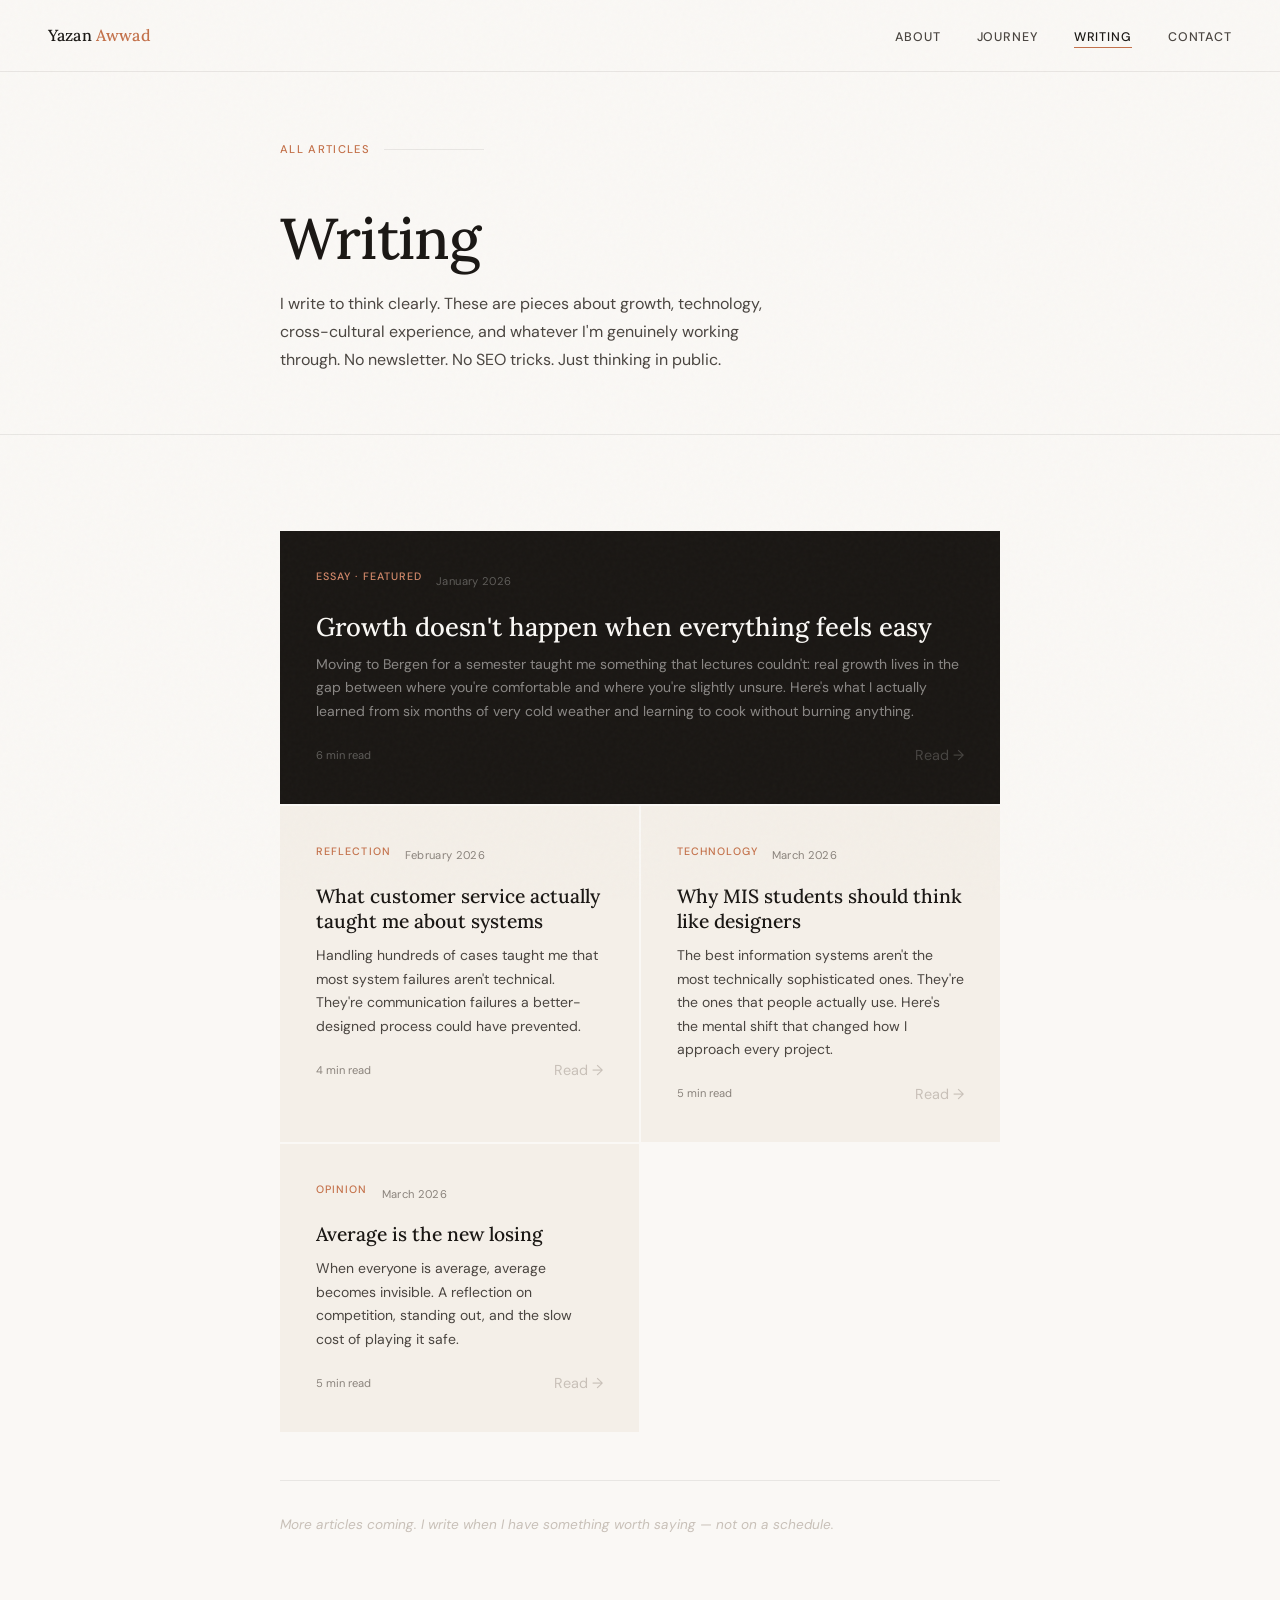
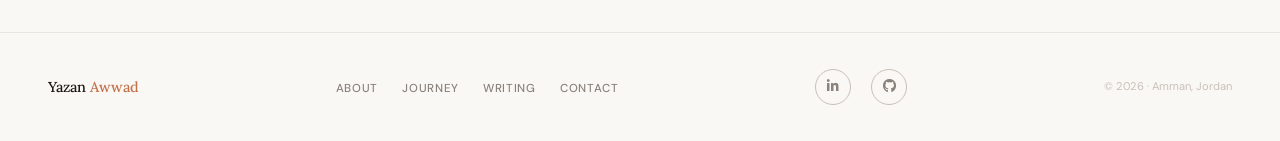
==== commit fcbc0654: "Added LinkedIn and GitHub to footer with LOGO" ====
--- a/articles.html
+++ b/articles.html
@@ -9,6 +9,8 @@
   <link
     href="https://fonts.googleapis.com/css2?family=Lora:ital,wght@0,400;0,500;0,600;1,400;1,500&family=DM+Sans:wght@300;400;500&display=swap"
     rel="stylesheet">
+  <link rel="stylesheet" href="https://cdnjs.cloudflare.com/ajax/libs/font-awesome/6.5.0/css/all.min.css">
+
 </head>
 
 <body>
@@ -122,8 +124,12 @@
       <li><a href="index.html#contact">Contact</a></li>
     </ul>
     <div class="footer-social">
-      <a href="https://linkedin.com/in/yazanawwad01" target="_blank">LinkedIn</a>
-      <a href="https://github.com/yazanawwad61" target="_blank">GitHub</a>
+      <a href="https://linkedin.com/in/yazanawwad01" target="_blank" aria-label="LinkedIn">
+        <i class="fab fa-linkedin-in"></i>
+      </a>
+      <a href="https://github.com/yazanawwad61" target="_blank" aria-label="GitHub">
+        <i class="fab fa-github"></i>
+      </a>
     </div>
     <div class="footer-copy">© 2026 · Amman, Jordan</div>
   </footer>
--- a/css/style.css
+++ b/css/style.css
@@ -1184,15 +1184,25 @@
   gap: 24px;
 }
 
+.footer-social {
+  display: flex;
+  gap: 20px;
+}
+
 .footer-social a {
-  font-size: 0.72rem;
-  font-weight: 500;
-  letter-spacing: 0.06em;
-  text-transform: uppercase;
+  width: 36px;
+  height: 36px;
+  border-radius: 50%;
+  border: 1px solid var(--ink-faint);
+  display: flex;
+  align-items: center;
+  justify-content: center;
   color: var(--ink-soft);
-  transition: color 0.2s;
+  font-size: 0.85rem;
+  transition: all 0.2s;
 }
 
 .footer-social a:hover {
+  border-color: var(--terracotta);
   color: var(--terracotta);
 }
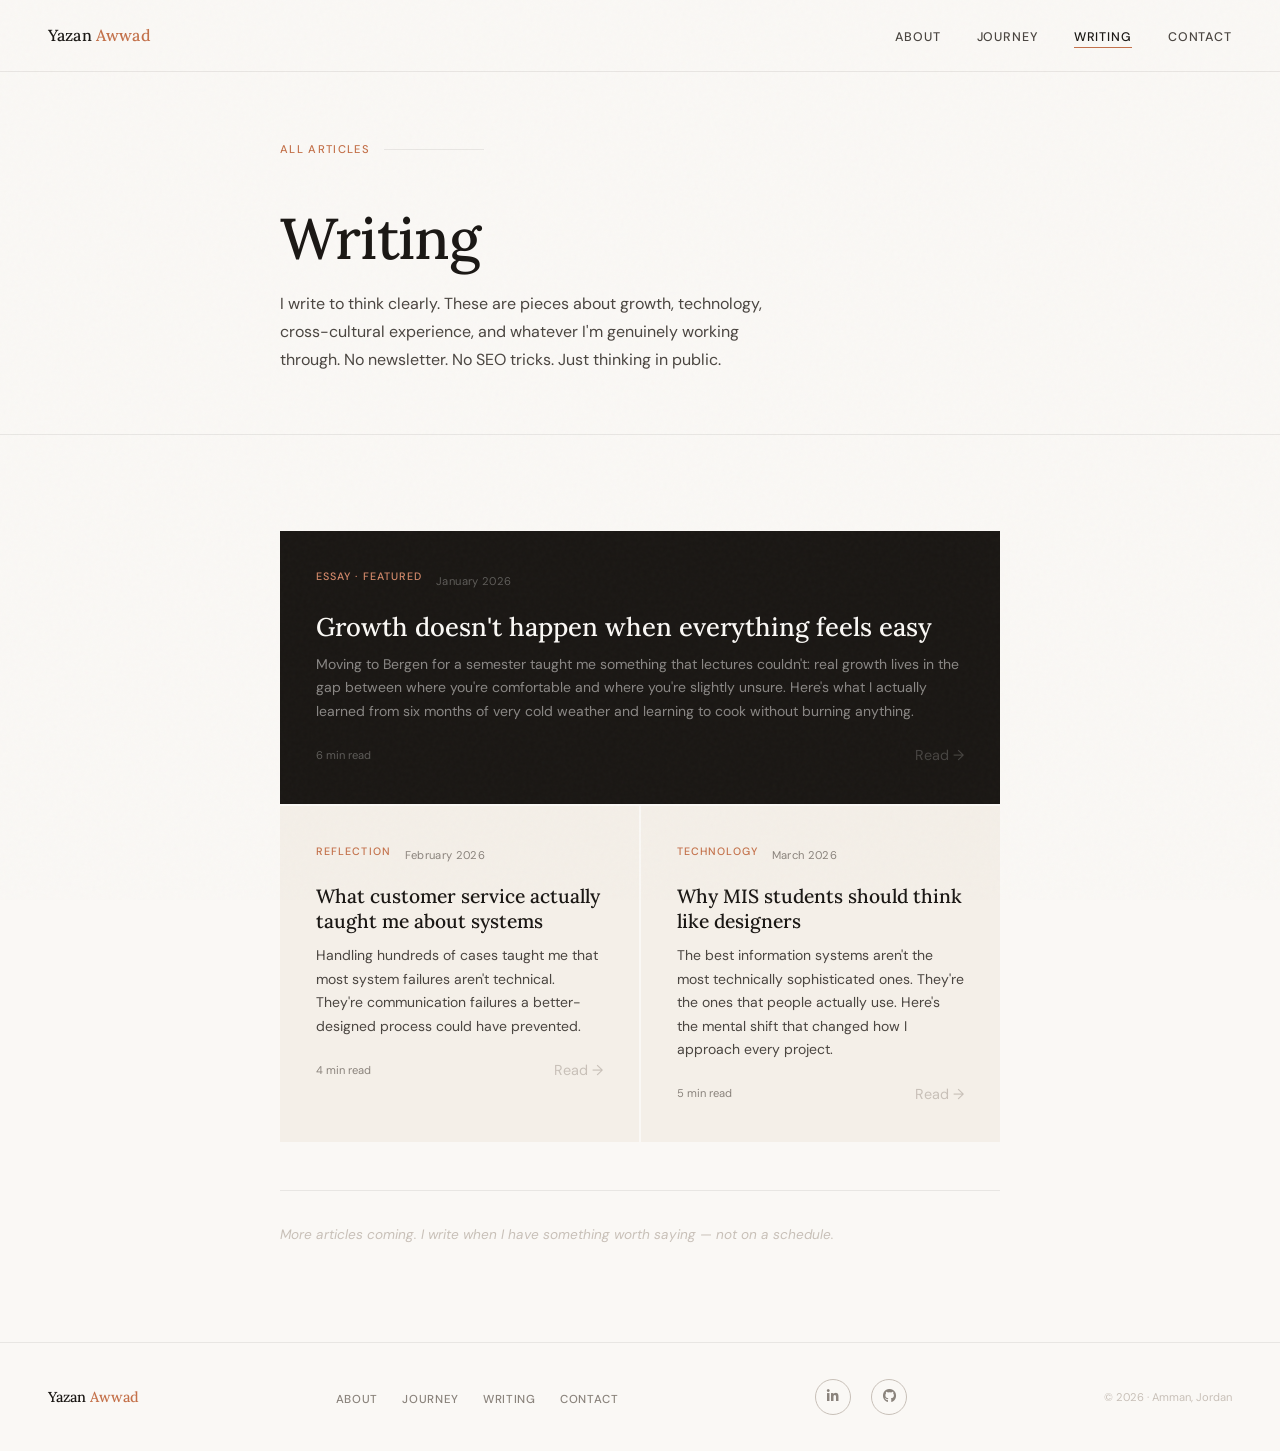
==== commit 4d279d41: "Removed average is losing article" ====
--- a/articles.html
+++ b/articles.html
@@ -92,19 +92,6 @@
             <span class="article-arrow">Read →</span>
           </div>
         </a>
-        <a href="articles/average-is-losing.html" class="article-card">
-          <div class="article-card-meta">
-            <span class="post-tag">Opinion</span>
-            <span class="article-date">March 2026</span>
-          </div>
-          <h2 class="article-card-title">Average is the new losing</h2>
-          <p class="article-card-excerpt">When everyone is average, average becomes invisible. A reflection on
-            competition, standing out, and the slow cost of playing it safe.</p>
-          <div class="article-card-footer">
-            <span class="article-read-time">5 min read</span>
-            <span class="article-arrow">Read →</span>
-          </div>
-        </a>
       </div>
 
       <!-- ── Write new note ── -->
